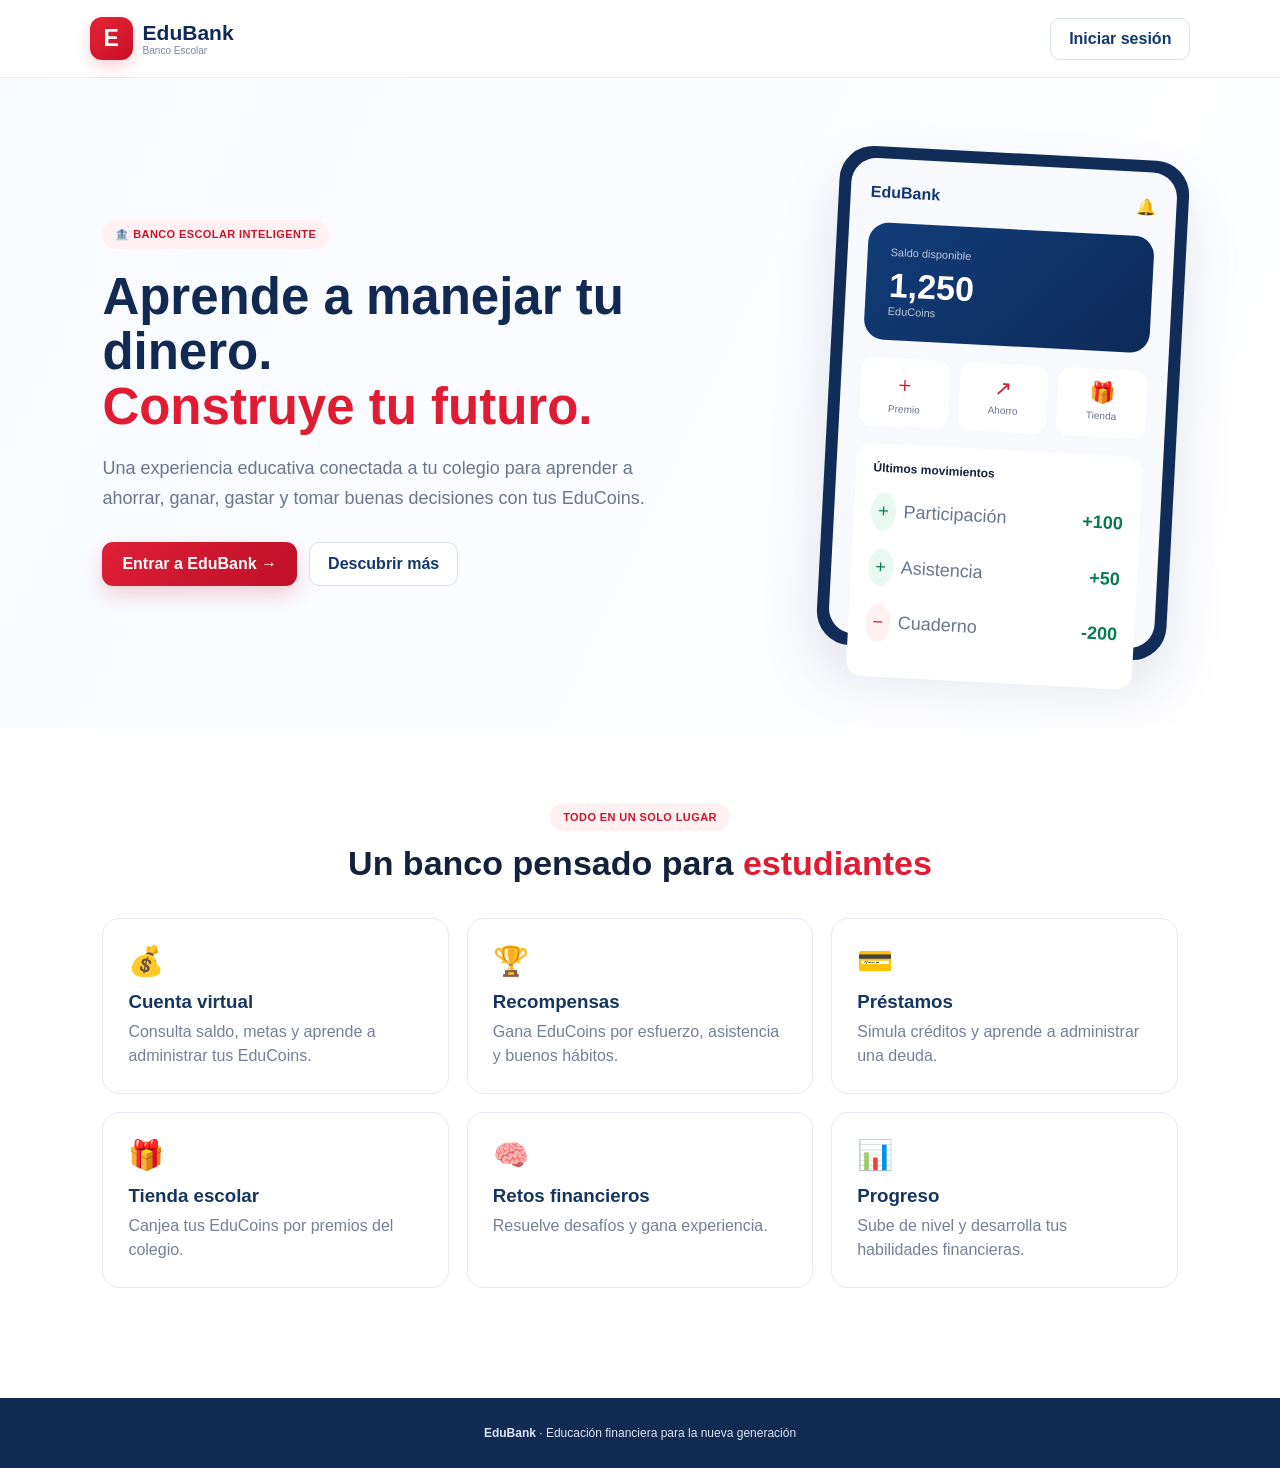
==== index.html @ f184af92 "Add files via upload" ====
<!doctype html><html lang="es"><head><meta charset="utf-8"><meta name="viewport" content="width=device-width,initial-scale=1"><title>EduBank | Banco Escolar</title><link rel="stylesheet" href="css/style.css"></head><body>
<header><div class="brand"><div class="logo">E</div><div><b>EduBank</b><small>Banco Escolar</small></div></div><button class="login" onclick="location.href='login.html'">Iniciar sesión</button></header>
<main class="hero"><section><div class="tag">🏦 BANCO ESCOLAR INTELIGENTE</div><h1>Aprende a manejar tu dinero.<br><span>Construye tu futuro.</span></h1><p>Una experiencia educativa conectada a tu colegio para aprender a ahorrar, ganar, gastar y tomar buenas decisiones con tus EduCoins.</p><div class="buttons"><button class="primary" onclick="location.href='login.html'">Entrar a EduBank <b>→</b></button><button class="secondary" onclick="document.getElementById('features').scrollIntoView({behavior:'smooth'})">Descubrir más</button></div></section>
<div class="phone"><div class="screen"><div class="minihead"><b>EduBank</b><span>🔔</span></div><div class="balance"><small>Saldo disponible</small><strong>1,250</strong><label>EduCoins</label></div><div class="quick"><div>＋<small>Premio</small></div><div>↗<small>Ahorro</small></div><div>🎁<small>Tienda</small></div></div><div class="recent"><b>Últimos movimientos</b><p><i>+</i> Participación <strong>+100</strong></p><p><i>+</i> Asistencia <strong>+50</strong></p><p><i class="red">−</i> Cuaderno <strong>-200</strong></p></div></div></div></main>
<section id="features"><div class="section-title"><div class="tag">TODO EN UN SOLO LUGAR</div><h2>Un banco pensado para <span>estudiantes</span></h2></div><div class="grid">
<article><em>💰</em><h3>Cuenta virtual</h3><p>Consulta saldo, metas y aprende a administrar tus EduCoins.</p></article><article><em>🏆</em><h3>Recompensas</h3><p>Gana EduCoins por esfuerzo, asistencia y buenos hábitos.</p></article><article><em>💳</em><h3>Préstamos</h3><p>Simula créditos y aprende a administrar una deuda.</p></article><article><em>🎁</em><h3>Tienda escolar</h3><p>Canjea tus EduCoins por premios del colegio.</p></article><article><em>🧠</em><h3>Retos financieros</h3><p>Resuelve desafíos y gana experiencia.</p></article><article><em>📊</em><h3>Progreso</h3><p>Sube de nivel y desarrolla tus habilidades financieras.</p></article></div></section><footer><b>EduBank</b> · Educación financiera para la nueva generación</footer></body></html>
---- css/style.css ----
*{box-sizing:border-box}body{margin:0;font-family:Inter,Arial,sans-serif;color:#14213d;background:#fff}button,input{font:inherit}button{cursor:pointer}.brand{display:flex;align-items:center;gap:10px}.brand b{font-size:21px;color:#102a56}.brand small{display:block;color:#7a879b;font-size:10px}.logo{width:43px;height:43px;border-radius:12px;display:grid;place-items:center;color:#fff;font-weight:900;font-size:23px;background:linear-gradient(145deg,#e52335,#c91027);box-shadow:0 7px 15px #e5233530}.login,.secondary{background:#fff;border:1px solid #d9e0ea;color:#12376e;padding:11px 18px;border-radius:10px;font-weight:800}.primary{border:0;background:linear-gradient(135deg,#df1f36,#bd1027);color:#fff;padding:13px 20px;border-radius:11px;font-weight:900;box-shadow:0 9px 20px #d31a3030}.smallbtn{padding:9px 13px;font-size:12px}.tag{display:inline-block;color:#c9152b;background:#fff0f2;border-radius:30px;padding:8px 13px;font-size:11px;font-weight:900;letter-spacing:.4px}header{height:78px;padding:0 7%;display:flex;align-items:center;justify-content:space-between;border-bottom:1px solid #e8edf5}.hero{min-height:585px;padding:75px 8%;display:flex;align-items:center;justify-content:space-between;gap:50px;background:linear-gradient(115deg,#f7faff,#fff);overflow:hidden}.hero section{max-width:650px}.hero h1{font-size:51px;line-height:1.08;margin:20px 0;color:#122a52}.hero h1 span,h2 span{color:#e01b32}.hero p{font-size:18px;line-height:1.65;color:#69768b;max-width:590px}.buttons{display:flex;gap:12px;margin-top:28px}.phone{width:350px;height:500px;border-radius:34px;padding:12px;background:#112c57;box-shadow:0 30px 60px #0d2b571f;transform:rotate(3deg)}.screen{height:100%;border-radius:25px;background:#f7f9fc;padding:25px 20px}.minihead{display:flex;justify-content:space-between;color:#12376e;margin-bottom:20px}.balance{background:linear-gradient(135deg,#123d78,#0c2a58);color:#fff;border-radius:20px;padding:23px}.balance small,.balance label{display:block;opacity:.72;font-size:11px}.balance strong{font-size:34px;display:block;margin-top:8px}.quick{display:flex;gap:10px;margin:18px 0}.quick div{flex:1;background:#fff;border-radius:13px;text-align:center;padding:12px;color:#d51b32;font-size:21px}.quick small{display:block;font-size:10px;color:#667085;margin-top:5px}.recent{background:#fff;padding:17px;border-radius:16px;font-size:12px}.recent p{display:flex;align-items:center;gap:8px}.recent p strong{margin-left:auto;color:#087a56}.recent i{font-style:normal;background:#eaf8f2;color:#087a56;border-radius:50%;padding:4px 7px}.recent i.red{background:#fff0f2;color:#d51b32}#features{padding:75px 8%}.section-title{text-align:center}.section-title h2{font-size:34px;margin:13px}.grid{max-width:1080px;margin:35px auto;display:grid;grid-template-columns:repeat(3,1fr);gap:18px}.grid article,.product{padding:25px;border:1px solid #e5eaf2;border-radius:17px;background:#fff}.grid article:hover,.product:hover{transform:translateY(-3px);box-shadow:0 15px 35px #17345d12}.grid em{font-style:normal;font-size:29px}.grid h3,.product h3{color:#17365f;margin:13px 0 7px}.grid p,.product p{color:#748095;line-height:1.5;margin:0}footer{text-align:center;padding:28px;background:#102a52;color:#dce6f4;font-size:12px}.loginpage{min-height:100vh;display:grid;place-items:center;background:linear-gradient(135deg,#eef3fb,#fff)}.loginbox{width:min(410px,92%);padding:42px;background:#fff;border-radius:23px;box-shadow:0 25px 60px #102a5218;text-align:center}.big{margin:auto;width:60px;height:60px;font-size:29px}.loginbox h1{color:#132e58;margin:17px 0 5px}.loginbox p{color:#7a8799;margin-bottom:28px}.loginbox label,.loanbox label{display:block;text-align:left;font-size:12px;font-weight:800;color:#344054;margin:14px 0 7px}.loginbox input,.loanbox input{width:100%;border:1px solid #d9e0ea;border-radius:10px;padding:13px;outline:none}.full{width:100%;margin-top:20px}.demo{background:#f5f8fc;border-radius:9px;padding:12px;margin:14px 0;color:#68758a;font-size:12px}.error{color:#c9152b;font-size:12px;font-weight:700;margin:10px}.loginbox a{color:#174681;font-size:12px;text-decoration:none}.app{display:flex;background:#f6f8fb;min-height:100vh}.app aside{width:245px;background:#102a52;color:#fff;padding:24px 16px;display:flex;flex-direction:column}.side{margin:0 8px 35px}.side b{color:#fff}.side small{color:#aebdd3}.app nav{display:grid;gap:7px}.app nav a{padding:13px 14px;border-radius:11px;color:#d9e4f3;text-decoration:none;font-size:14px;cursor:pointer}.app nav a.active,.app nav a:hover{background:#fff;color:#12376e}.logout{margin-top:auto;background:#ffffff12;border:1px solid #ffffff24;color:#fff;padding:11px;border-radius:10px}.dash{padding:35px 5%;width:100%;max-width:1300px;margin:auto}.top{display:flex;justify-content:space-between;align-items:center}.top h1{font-size:30px;color:#122d56;margin:14px 0 5px}.top p{color:#758198}.avatar{width:48px;height:48px;border-radius:50%;background:#e52335;color:#fff;display:grid;place-items:center;font-weight:900}.avatar.large{width:75px;height:75px;font-size:28px}.cards{display:grid;grid-template-columns:2fr 1fr 1fr;gap:17px;margin:28px 0}.maincard,.stat,.panel,.challenge,.loanbox,.challengebig,.profilecard{background:#fff;border:1px solid #e4e9f0;border-radius:18px;padding:22px}.maincard{background:linear-gradient(135deg,#123d78,#0d2b59);color:#fff;position:relative}.maincard small{opacity:.75}.maincard strong{font-size:38px;display:block;margin-top:7px}.maincard span{font-size:13px;opacity:.75}.cardicon{position:absolute;right:22px;top:22px;background:#ffffff18;border-radius:12px;padding:10px}.meter,.progress{height:7px;background:#e8edf4;border-radius:10px;margin:18px 0 9px;overflow:hidden}.meter b,.progress b{display:block;height:100%;background:#df1f36;border-radius:10px}.maincard .meter{background:#ffffff30}.stat{display:flex;flex-direction:column;gap:10px}.stat span{font-size:11px;color:#718096;font-weight:900}.stat b{font-size:21px;color:#17365f}.stat small,.muted{color:#8a96a8}.columns{display:grid;grid-template-columns:1.4fr 1fr;gap:17px}.paneltitle{display:flex;justify-content:space-between;align-items:center}.panel h2{font-size:18px;color:#17365f}.paneltitle a{font-size:12px;color:#d21a31;cursor:pointer}.move{display:flex;gap:12px;align-items:center;border-top:1px solid #edf0f4;padding:15px 0;font-size:13px}.move i{width:33px;height:33px;border-radius:50%;background:#eaf8f2;color:#087a56;display:grid;place-items:center;font-style:normal}.move i.minus{background:#fff0f2;color:#d21a31}.move div{flex:1}.move small{display:block;color:#9aa4b2;margin-top:4px}.move>b{color:#087a56}.move .negative{color:#d21a31}.challenge{background:linear-gradient(145deg,#fff1f3,#fff);border-top:4px solid #df1f36}.challenge>span{font-size:10px;font-weight:900;color:#d21a31}.challenge h2{color:#17365f}.challenge p{color:#718096;line-height:1.55}.view{margin-top:25px}.view h2{font-size:28px;color:#17365f;margin:12px 0 22px}.accountgrid{display:grid;grid-template-columns:1fr 1.5fr;gap:18px}.profilecard{text-align:center}.bigbalance{font-size:32px;font-weight:900;color:#12376e;margin-top:25px}.bigbalance small{font-size:12px;color:#8793a5}.success{margin-top:15px;padding:12px;background:#eaf8f2;color:#087a56;border-radius:10px;font-weight:800;font-size:13px}.store{display:grid;grid-template-columns:repeat(4,1fr);gap:17px}.producticon{font-size:42px}.product strong{display:block;color:#12376e;margin:15px 0}.product button{width:100%}.loanbox{max-width:650px}.loanresult{margin:20px 0;padding:16px;border-radius:12px;background:#f4f7fb;color:#536278;line-height:1.8}.challengebig{max-width:700px}.answers{display:flex;gap:10px;margin-top:20px}.answers button{padding:12px 25px;border:1px solid #d9e0ea;background:#fff;border-radius:10px;font-weight:800;color:#17365f}.answers button:hover{border-color:#df1f36;color:#df1f36}@media(max-width:900px){.hero{padding:55px 7%;flex-direction:column;text-align:center}.hero h1{font-size:38px}.hero p{font-size:16px}.buttons{justify-content:center}.phone{width:310px;height:450px}.grid,.cards,.columns,.accountgrid,.store{grid-template-columns:1fr}.app aside{display:none}.dash{padding:25px 5%}}@media(max-width:520px){.hero{padding-top:40px}.hero h1{font-size:31px}.phone{width:285px}.answers{flex-wrap:wrap}.top h1{font-size:25px}}.loginwide{max-width:560px}.rolegrid{display:grid;grid-template-columns:1fr 1fr;gap:10px;margin:22px 0;text-align:left}.role{border:1px solid #dce3ed;background:#fff;border-radius:13px;padding:13px;color:#17365f}.role.active{border-color:#df1f36;box-shadow:0 0 0 2px #df1f3612;background:#fff8f9}.role b,.role small{display:block}.role small{font-size:10px;color:#8793a5;margin-top:4px}.schoolbadge{font-size:9px;font-weight:900;color:#aebdd3;padding:8px 10px;margin:0 8px 12px;border:1px solid #ffffff18;border-radius:8px}.topright{display:flex;align-items:center;gap:12px}.notif{border:1px solid #dce3ed;background:#fff;border-radius:12px;padding:10px}.admincards{display:grid;grid-template-columns:1.2fr 1fr;gap:17px}.listrow{display:flex;align-items:center;justify-content:space-between;gap:15px;border-top:1px solid #edf0f4;padding:14px 0}.listrow:first-child{border-top:0}.listrow div{flex:1}.listrow small{display:block;color:#8995a7;margin-top:4px;font-size:11px}.status{font-size:10px;color:#087a56;background:#eaf8f2;padding:6px 9px;border-radius:20px;font-weight:900}.searchbar{display:flex;gap:12px;align-items:center;margin-bottom:10px}.searchbar input{flex:1;border:1px solid #dce3ed;border-radius:10px;padding:12px}.searchbar span{font-size:11px;color:#8995a7}.notice{margin-top:17px;padding:14px 17px;background:#eef4fb;border-radius:12px;color:#52627a}.empty{text-align:center;padding:30px;color:#8a96a8}.negative{color:#d21a31!important}@media(max-width:900px){.admincards{grid-template-columns:1fr}}@media(max-width:520px){.rolegrid{grid-template-columns:1fr}.loginbox{padding:30px 22px}.topright .notif{display:none}}
.schoolselect{border:1px solid #dbe3ef;border-radius:12px;padding:10px 14px;background:#fff;color:#1e293b;font-weight:600;max-width:280px}.searchbar{display:flex;align-items:center;gap:10px;flex-wrap:wrap}.searchbar input{flex:1;min-width:180px}.searchbar span{font-size:13px;color:#64748b}.smallbtn{padding:10px 14px!important}.viewhead{display:flex;align-items:center;justify-content:space-between;gap:15px}
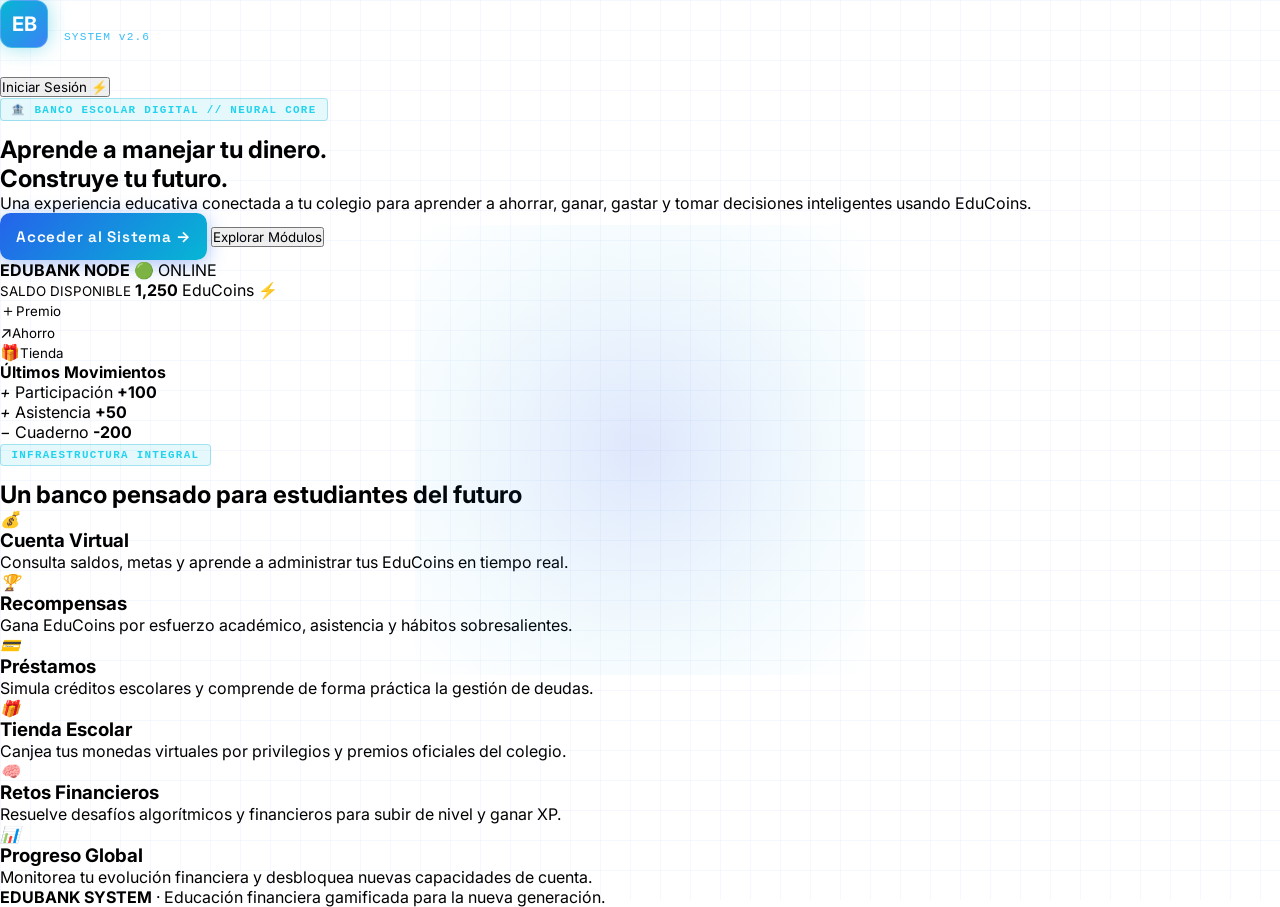
==== commit c0950deb: "Revamp index.html for EduBank with new design and features Updated the HTML structure and content fo" ====
--- a/index.html
+++ b/index.html
@@ -1,6 +1,118 @@
-<!doctype html><html lang="es"><head><meta charset="utf-8"><meta name="viewport" content="width=device-width,initial-scale=1"><title>EduBank | Banco Escolar</title><link rel="stylesheet" href="css/style.css"></head><body>
-<header><div class="brand"><div class="logo">E</div><div><b>EduBank</b><small>Banco Escolar</small></div></div><button class="login" onclick="location.href='login.html'">Iniciar sesión</button></header>
-<main class="hero"><section><div class="tag">🏦 BANCO ESCOLAR INTELIGENTE</div><h1>Aprende a manejar tu dinero.<br><span>Construye tu futuro.</span></h1><p>Una experiencia educativa conectada a tu colegio para aprender a ahorrar, ganar, gastar y tomar buenas decisiones con tus EduCoins.</p><div class="buttons"><button class="primary" onclick="location.href='login.html'">Entrar a EduBank <b>→</b></button><button class="secondary" onclick="document.getElementById('features').scrollIntoView({behavior:'smooth'})">Descubrir más</button></div></section>
-<div class="phone"><div class="screen"><div class="minihead"><b>EduBank</b><span>🔔</span></div><div class="balance"><small>Saldo disponible</small><strong>1,250</strong><label>EduCoins</label></div><div class="quick"><div>＋<small>Premio</small></div><div>↗<small>Ahorro</small></div><div>🎁<small>Tienda</small></div></div><div class="recent"><b>Últimos movimientos</b><p><i>+</i> Participación <strong>+100</strong></p><p><i>+</i> Asistencia <strong>+50</strong></p><p><i class="red">−</i> Cuaderno <strong>-200</strong></p></div></div></div></main>
-<section id="features"><div class="section-title"><div class="tag">TODO EN UN SOLO LUGAR</div><h2>Un banco pensado para <span>estudiantes</span></h2></div><div class="grid">
-<article><em>💰</em><h3>Cuenta virtual</h3><p>Consulta saldo, metas y aprende a administrar tus EduCoins.</p></article><article><em>🏆</em><h3>Recompensas</h3><p>Gana EduCoins por esfuerzo, asistencia y buenos hábitos.</p></article><article><em>💳</em><h3>Préstamos</h3><p>Simula créditos y aprende a administrar una deuda.</p></article><article><em>🎁</em><h3>Tienda escolar</h3><p>Canjea tus EduCoins por premios del colegio.</p></article><article><em>🧠</em><h3>Retos financieros</h3><p>Resuelve desafíos y gana experiencia.</p></article><article><em>📊</em><h3>Progreso</h3><p>Sube de nivel y desarrolla tus habilidades financieras.</p></article></div></section><footer><b>EduBank</b> · Educación financiera para la nueva generación</footer></body></html>+<!doctype html>
+<html lang="es">
+<head>
+  <meta charset="utf-8">
+  <meta name="viewport" content="width=device-width, initial-scale=1">
+  <title>EduBank | Banco Escolar Inteligente</title>
+  <link rel="stylesheet" href="css/style.css">
+  <!-- Fuentes Google: Inter y Space Grotesk -->
+  <link href="https://fonts.googleapis.com/css2?family=Space+Grotesk:wght@400;600;700&family=Inter:wght@400;500;600&display=swap" rel="stylesheet">
+</head>
+<body class="landingpage">
+
+  <!-- Elementos de fondo cibernético -->
+  <div class="cyber-grid"></div>
+  <div class="cyber-glow"></div>
+
+  <!-- Header de Navegación -->
+  <header class="cyber-header">
+    <div class="brand">
+      <div class="logo"><span>EB</span></div>
+      <div>
+        <b>EDUBANK</b>
+        <small>SYSTEM v2.6</small>
+      </div>
+    </div>
+    <button class="btn-cyber-outline" onclick="location.href='index.html'">Iniciar Sesión ⚡</button>
+  </header>
+
+  <!-- Hero Section -->
+  <main class="hero">
+    <section class="hero-content">
+      <div class="tag">🏦 BANCO ESCOLAR DIGITAL // NEURAL CORE</div>
+      <h1>Aprende a manejar tu dinero.<br><span>Construye tu futuro.</span></h1>
+      <p>Una experiencia educativa conectada a tu colegio para aprender a ahorrar, ganar, gastar y tomar decisiones inteligentes usando EduCoins.</p>
+      
+      <div class="buttons">
+        <button class="primary" onclick="location.href='index.html'">Acceder al Sistema <b>→</b></button>
+        <button class="secondary" onclick="document.getElementById('features').scrollIntoView({behavior:'smooth'})">Explorar Módulos</button>
+      </div>
+    </section>
+
+    <!-- Interfaz simulada futurista (Mockup móvil) -->
+    <div class="phone-container">
+      <div class="phone">
+        <div class="screen">
+          <div class="minihead">
+            <b>EDUBANK NODE</b>
+            <span>🟢 ONLINE</span>
+          </div>
+          <div class="balance">
+            <small>SALDO DISPONIBLE</small>
+            <strong>1,250</strong>
+            <label>EduCoins ⚡</label>
+          </div>
+          <div class="quick">
+            <div>＋<small>Premio</small></div>
+            <div>↗<small>Ahorro</small></div>
+            <div>🎁<small>Tienda</small></div>
+          </div>
+          <div class="recent">
+            <b>Últimos Movimientos</b>
+            <p><i>+</i> Participación <strong>+100</strong></p>
+            <p><i>+</i> Asistencia <strong>+50</strong></p>
+            <p><i class="red">−</i> Cuaderno <strong>-200</strong></p>
+          </div>
+        </div>
+      </div>
+    </div>
+  </main>
+
+  <!-- Módulos / Características -->
+  <section id="features" class="features-section">
+    <div class="section-title">
+      <div class="tag">INFRAESTRUCTURA INTEGRAL</div>
+      <h2>Un banco pensado para <span>estudiantes del futuro</span></h2>
+    </div>
+    
+    <div class="grid">
+      <article class="cyber-card">
+        <em>💰</em>
+        <h3>Cuenta Virtual</h3>
+        <p>Consulta saldos, metas y aprende a administrar tus EduCoins en tiempo real.</p>
+      </article>
+      <article class="cyber-card">
+        <em>🏆</em>
+        <h3>Recompensas</h3>
+        <p>Gana EduCoins por esfuerzo académico, asistencia y hábitos sobresalientes.</p>
+      </article>
+      <article class="cyber-card">
+        <em>💳</em>
+        <h3>Préstamos</h3>
+        <p>Simula créditos escolares y comprende de forma práctica la gestión de deudas.</p>
+      </article>
+      <article class="cyber-card">
+        <em>🎁</em>
+        <h3>Tienda Escolar</h3>
+        <p>Canjea tus monedas virtuales por privilegios y premios oficiales del colegio.</p>
+      </article>
+      <article class="cyber-card">
+        <em>🧠</em>
+        <h3>Retos Financieros</h3>
+        <p>Resuelve desafíos algorítmicos y financieros para subir de nivel y ganar XP.</p>
+      </article>
+      <article class="cyber-card">
+        <em>📊</em>
+        <h3>Progreso Global</h3>
+        <p>Monitorea tu evolución financiera y desbloquea nuevas capacidades de cuenta.</p>
+      </article>
+    </div>
+  </section>
+
+  <!-- Footer -->
+  <footer class="cyber-footer">
+    <p><b>EDUBANK SYSTEM</b> · Educación financiera gamificada para la nueva generación.</p>
+  </footer>
+
+</body>
+</html>
--- a/css/style.css
+++ b/css/style.css
@@ -1,2 +1,226 @@
-*{box-sizing:border-box}body{margin:0;font-family:Inter,Arial,sans-serif;color:#14213d;background:#fff}button,input{font:inherit}button{cursor:pointer}.brand{display:flex;align-items:center;gap:10px}.brand b{font-size:21px;color:#102a56}.brand small{display:block;color:#7a879b;font-size:10px}.logo{width:43px;height:43px;border-radius:12px;display:grid;place-items:center;color:#fff;font-weight:900;font-size:23px;background:linear-gradient(145deg,#e52335,#c91027);box-shadow:0 7px 15px #e5233530}.login,.secondary{background:#fff;border:1px solid #d9e0ea;color:#12376e;padding:11px 18px;border-radius:10px;font-weight:800}.primary{border:0;background:linear-gradient(135deg,#df1f36,#bd1027);color:#fff;padding:13px 20px;border-radius:11px;font-weight:900;box-shadow:0 9px 20px #d31a3030}.smallbtn{padding:9px 13px;font-size:12px}.tag{display:inline-block;color:#c9152b;background:#fff0f2;border-radius:30px;padding:8px 13px;font-size:11px;font-weight:900;letter-spacing:.4px}header{height:78px;padding:0 7%;display:flex;align-items:center;justify-content:space-between;border-bottom:1px solid #e8edf5}.hero{min-height:585px;padding:75px 8%;display:flex;align-items:center;justify-content:space-between;gap:50px;background:linear-gradient(115deg,#f7faff,#fff);overflow:hidden}.hero section{max-width:650px}.hero h1{font-size:51px;line-height:1.08;margin:20px 0;color:#122a52}.hero h1 span,h2 span{color:#e01b32}.hero p{font-size:18px;line-height:1.65;color:#69768b;max-width:590px}.buttons{display:flex;gap:12px;margin-top:28px}.phone{width:350px;height:500px;border-radius:34px;padding:12px;background:#112c57;box-shadow:0 30px 60px #0d2b571f;transform:rotate(3deg)}.screen{height:100%;border-radius:25px;background:#f7f9fc;padding:25px 20px}.minihead{display:flex;justify-content:space-between;color:#12376e;margin-bottom:20px}.balance{background:linear-gradient(135deg,#123d78,#0c2a58);color:#fff;border-radius:20px;padding:23px}.balance small,.balance label{display:block;opacity:.72;font-size:11px}.balance strong{font-size:34px;display:block;margin-top:8px}.quick{display:flex;gap:10px;margin:18px 0}.quick div{flex:1;background:#fff;border-radius:13px;text-align:center;padding:12px;color:#d51b32;font-size:21px}.quick small{display:block;font-size:10px;color:#667085;margin-top:5px}.recent{background:#fff;padding:17px;border-radius:16px;font-size:12px}.recent p{display:flex;align-items:center;gap:8px}.recent p strong{margin-left:auto;color:#087a56}.recent i{font-style:normal;background:#eaf8f2;color:#087a56;border-radius:50%;padding:4px 7px}.recent i.red{background:#fff0f2;color:#d51b32}#features{padding:75px 8%}.section-title{text-align:center}.section-title h2{font-size:34px;margin:13px}.grid{max-width:1080px;margin:35px auto;display:grid;grid-template-columns:repeat(3,1fr);gap:18px}.grid article,.product{padding:25px;border:1px solid #e5eaf2;border-radius:17px;background:#fff}.grid article:hover,.product:hover{transform:translateY(-3px);box-shadow:0 15px 35px #17345d12}.grid em{font-style:normal;font-size:29px}.grid h3,.product h3{color:#17365f;margin:13px 0 7px}.grid p,.product p{color:#748095;line-height:1.5;margin:0}footer{text-align:center;padding:28px;background:#102a52;color:#dce6f4;font-size:12px}.loginpage{min-height:100vh;display:grid;place-items:center;background:linear-gradient(135deg,#eef3fb,#fff)}.loginbox{width:min(410px,92%);padding:42px;background:#fff;border-radius:23px;box-shadow:0 25px 60px #102a5218;text-align:center}.big{margin:auto;width:60px;height:60px;font-size:29px}.loginbox h1{color:#132e58;margin:17px 0 5px}.loginbox p{color:#7a8799;margin-bottom:28px}.loginbox label,.loanbox label{display:block;text-align:left;font-size:12px;font-weight:800;color:#344054;margin:14px 0 7px}.loginbox input,.loanbox input{width:100%;border:1px solid #d9e0ea;border-radius:10px;padding:13px;outline:none}.full{width:100%;margin-top:20px}.demo{background:#f5f8fc;border-radius:9px;padding:12px;margin:14px 0;color:#68758a;font-size:12px}.error{color:#c9152b;font-size:12px;font-weight:700;margin:10px}.loginbox a{color:#174681;font-size:12px;text-decoration:none}.app{display:flex;background:#f6f8fb;min-height:100vh}.app aside{width:245px;background:#102a52;color:#fff;padding:24px 16px;display:flex;flex-direction:column}.side{margin:0 8px 35px}.side b{color:#fff}.side small{color:#aebdd3}.app nav{display:grid;gap:7px}.app nav a{padding:13px 14px;border-radius:11px;color:#d9e4f3;text-decoration:none;font-size:14px;cursor:pointer}.app nav a.active,.app nav a:hover{background:#fff;color:#12376e}.logout{margin-top:auto;background:#ffffff12;border:1px solid #ffffff24;color:#fff;padding:11px;border-radius:10px}.dash{padding:35px 5%;width:100%;max-width:1300px;margin:auto}.top{display:flex;justify-content:space-between;align-items:center}.top h1{font-size:30px;color:#122d56;margin:14px 0 5px}.top p{color:#758198}.avatar{width:48px;height:48px;border-radius:50%;background:#e52335;color:#fff;display:grid;place-items:center;font-weight:900}.avatar.large{width:75px;height:75px;font-size:28px}.cards{display:grid;grid-template-columns:2fr 1fr 1fr;gap:17px;margin:28px 0}.maincard,.stat,.panel,.challenge,.loanbox,.challengebig,.profilecard{background:#fff;border:1px solid #e4e9f0;border-radius:18px;padding:22px}.maincard{background:linear-gradient(135deg,#123d78,#0d2b59);color:#fff;position:relative}.maincard small{opacity:.75}.maincard strong{font-size:38px;display:block;margin-top:7px}.maincard span{font-size:13px;opacity:.75}.cardicon{position:absolute;right:22px;top:22px;background:#ffffff18;border-radius:12px;padding:10px}.meter,.progress{height:7px;background:#e8edf4;border-radius:10px;margin:18px 0 9px;overflow:hidden}.meter b,.progress b{display:block;height:100%;background:#df1f36;border-radius:10px}.maincard .meter{background:#ffffff30}.stat{display:flex;flex-direction:column;gap:10px}.stat span{font-size:11px;color:#718096;font-weight:900}.stat b{font-size:21px;color:#17365f}.stat small,.muted{color:#8a96a8}.columns{display:grid;grid-template-columns:1.4fr 1fr;gap:17px}.paneltitle{display:flex;justify-content:space-between;align-items:center}.panel h2{font-size:18px;color:#17365f}.paneltitle a{font-size:12px;color:#d21a31;cursor:pointer}.move{display:flex;gap:12px;align-items:center;border-top:1px solid #edf0f4;padding:15px 0;font-size:13px}.move i{width:33px;height:33px;border-radius:50%;background:#eaf8f2;color:#087a56;display:grid;place-items:center;font-style:normal}.move i.minus{background:#fff0f2;color:#d21a31}.move div{flex:1}.move small{display:block;color:#9aa4b2;margin-top:4px}.move>b{color:#087a56}.move .negative{color:#d21a31}.challenge{background:linear-gradient(145deg,#fff1f3,#fff);border-top:4px solid #df1f36}.challenge>span{font-size:10px;font-weight:900;color:#d21a31}.challenge h2{color:#17365f}.challenge p{color:#718096;line-height:1.55}.view{margin-top:25px}.view h2{font-size:28px;color:#17365f;margin:12px 0 22px}.accountgrid{display:grid;grid-template-columns:1fr 1.5fr;gap:18px}.profilecard{text-align:center}.bigbalance{font-size:32px;font-weight:900;color:#12376e;margin-top:25px}.bigbalance small{font-size:12px;color:#8793a5}.success{margin-top:15px;padding:12px;background:#eaf8f2;color:#087a56;border-radius:10px;font-weight:800;font-size:13px}.store{display:grid;grid-template-columns:repeat(4,1fr);gap:17px}.producticon{font-size:42px}.product strong{display:block;color:#12376e;margin:15px 0}.product button{width:100%}.loanbox{max-width:650px}.loanresult{margin:20px 0;padding:16px;border-radius:12px;background:#f4f7fb;color:#536278;line-height:1.8}.challengebig{max-width:700px}.answers{display:flex;gap:10px;margin-top:20px}.answers button{padding:12px 25px;border:1px solid #d9e0ea;background:#fff;border-radius:10px;font-weight:800;color:#17365f}.answers button:hover{border-color:#df1f36;color:#df1f36}@media(max-width:900px){.hero{padding:55px 7%;flex-direction:column;text-align:center}.hero h1{font-size:38px}.hero p{font-size:16px}.buttons{justify-content:center}.phone{width:310px;height:450px}.grid,.cards,.columns,.accountgrid,.store{grid-template-columns:1fr}.app aside{display:none}.dash{padding:25px 5%}}@media(max-width:520px){.hero{padding-top:40px}.hero h1{font-size:31px}.phone{width:285px}.answers{flex-wrap:wrap}.top h1{font-size:25px}}.loginwide{max-width:560px}.rolegrid{display:grid;grid-template-columns:1fr 1fr;gap:10px;margin:22px 0;text-align:left}.role{border:1px solid #dce3ed;background:#fff;border-radius:13px;padding:13px;color:#17365f}.role.active{border-color:#df1f36;box-shadow:0 0 0 2px #df1f3612;background:#fff8f9}.role b,.role small{display:block}.role small{font-size:10px;color:#8793a5;margin-top:4px}.schoolbadge{font-size:9px;font-weight:900;color:#aebdd3;padding:8px 10px;margin:0 8px 12px;border:1px solid #ffffff18;border-radius:8px}.topright{display:flex;align-items:center;gap:12px}.notif{border:1px solid #dce3ed;background:#fff;border-radius:12px;padding:10px}.admincards{display:grid;grid-template-columns:1.2fr 1fr;gap:17px}.listrow{display:flex;align-items:center;justify-content:space-between;gap:15px;border-top:1px solid #edf0f4;padding:14px 0}.listrow:first-child{border-top:0}.listrow div{flex:1}.listrow small{display:block;color:#8995a7;margin-top:4px;font-size:11px}.status{font-size:10px;color:#087a56;background:#eaf8f2;padding:6px 9px;border-radius:20px;font-weight:900}.searchbar{display:flex;gap:12px;align-items:center;margin-bottom:10px}.searchbar input{flex:1;border:1px solid #dce3ed;border-radius:10px;padding:12px}.searchbar span{font-size:11px;color:#8995a7}.notice{margin-top:17px;padding:14px 17px;background:#eef4fb;border-radius:12px;color:#52627a}.empty{text-align:center;padding:30px;color:#8a96a8}.negative{color:#d21a31!important}@media(max-width:900px){.admincards{grid-template-columns:1fr}}@media(max-width:520px){.rolegrid{grid-template-columns:1fr}.loginbox{padding:30px 22px}.topright .notif{display:none}}
-.schoolselect{border:1px solid #dbe3ef;border-radius:12px;padding:10px 14px;background:#fff;color:#1e293b;font-weight:600;max-width:280px}.searchbar{display:flex;align-items:center;gap:10px;flex-wrap:wrap}.searchbar input{flex:1;min-width:180px}.searchbar span{font-size:13px;color:#64748b}.smallbtn{padding:10px 14px!important}.viewhead{display:flex;align-items:center;justify-content:space-between;gap:15px}
+/* Importar fuentes */
+@import url('https://fonts.googleapis.com/css2?family=Inter:wght@400;500;600&family=Space+Grotesk:wght@500;700&display=swap');
+
+* {
+  box-sizing: border-box;
+  margin: 0;
+  padding: 0;
+  font-family: 'Inter', sans-serif;
+}
+
+body.loginpage {
+  background-color: #030712;
+  color: #f3f4f6;
+  min-height: 100vh;
+  display: flex;
+  align-items: center;
+  justify-content: center;
+  padding: 1.5rem;
+  position: relative;
+  overflow: hidden;
+}
+
+/* Fondo con patrón de retícula digital (Cyber Grid) */
+.cyber-grid {
+  position: absolute;
+  top: 0; left: 0; right: 0; bottom: 0;
+  background-image: 
+    linear-gradient(to right, rgba(59, 130, 246, 0.05) 1px, transparent 1px),
+    linear-gradient(to bottom, rgba(59, 130, 246, 0.05) 1px, transparent 1px);
+  background-size: 30px 30px;
+  z-index: 1;
+}
+
+/* Resplandor futurista de fondo */
+.cyber-glow {
+  position: absolute;
+  width: 450px;
+  height: 450px;
+  background: radial-gradient(circle, rgba(37, 99, 235, 0.15) 0%, rgba(14, 165, 233, 0.05) 60%, transparent 100%);
+  top: 50%;
+  left: 50%;
+  transform: translate(-50%, -50%);
+  z-index: 1;
+  pointer-events: none;
+}
+
+/* Caja de login con efecto Glassmorphism futurista */
+.loginbox {
+  background: rgba(15, 23, 42, 0.85);
+  backdrop-filter: blur(16px);
+  -webkit-backdrop-filter: blur(16px);
+  border: 1px solid rgba(59, 130, 246, 0.2);
+  width: 100%;
+  max-width: 430px;
+  padding: 2.75rem;
+  border-radius: 1.25rem;
+  box-shadow: 0 25px 50px -12px rgba(0, 0, 0, 0.7), 0 0 30px rgba(37, 99, 235, 0.15);
+  position: relative;
+  z-index: 2;
+  animation: cyberAppear 0.5s cubic-bezier(0.16, 1, 0.3, 1);
+}
+
+@keyframes cyberAppear {
+  from { opacity: 0; transform: scale(0.95) translateY(15px); }
+  to { opacity: 1; transform: scale(1) translateY(0); }
+}
+
+/* Marca y Logotipo Cibernético */
+.brand {
+  display: flex;
+  align-items: center;
+  gap: 1rem;
+  margin-bottom: 1.75rem;
+}
+
+.logo {
+  width: 48px;
+  height: 48px;
+  background: linear-gradient(135deg, #06b6d4 0%, #3b82f6 100%);
+  color: #ffffff;
+  font-family: 'Space Grotesk', sans-serif;
+  font-size: 1.25rem;
+  font-weight: 700;
+  display: flex;
+  align-items: center;
+  justify-content: center;
+  border-radius: 0.75rem;
+  box-shadow: 0 0 20px rgba(6, 182, 212, 0.4);
+  border: 1px solid rgba(255, 255, 255, 0.2);
+}
+
+.brand b {
+  display: block;
+  font-family: 'Space Grotesk', sans-serif;
+  font-size: 1.2rem;
+  letter-spacing: 0.05em;
+  color: #ffffff;
+}
+
+.brand small {
+  display: block;
+  font-size: 0.7rem;
+  color: #38bdf8;
+  font-family: monospace;
+  letter-spacing: 0.1em;
+}
+
+/* Etiqueta Cyber Badge */
+.tag {
+  display: inline-block;
+  background: rgba(6, 182, 212, 0.1);
+  border: 1px solid rgba(6, 182, 212, 0.3);
+  color: #22d3ee;
+  font-family: monospace;
+  font-size: 0.68rem;
+  font-weight: 700;
+  padding: 0.25rem 0.65rem;
+  border-radius: 4px;
+  letter-spacing: 0.12em;
+  margin-bottom: 0.85rem;
+  text-transform: uppercase;
+}
+
+.loginbox h1 {
+  font-family: 'Space Grotesk', sans-serif;
+  font-size: 1.75rem;
+  color: #ffffff;
+  margin-bottom: 0.4rem;
+  font-weight: 700;
+  letter-spacing: -0.02em;
+}
+
+.muted {
+  color: #94a3b8;
+  font-size: 0.9rem;
+  line-height: 1.5;
+  margin-bottom: 1.75rem;
+}
+
+/* Campos de entrada futuristas */
+.form-group {
+  margin-bottom: 1.25rem;
+}
+
+.loginbox label {
+  display: block;
+  font-size: 0.8rem;
+  font-weight: 600;
+  color: #cbd5e1;
+  margin-bottom: 0.4rem;
+  text-transform: uppercase;
+  letter-spacing: 0.05em;
+}
+
+.loginbox input {
+  width: 100%;
+  padding: 0.85rem 1rem;
+  background: rgba(30, 41, 59, 0.6);
+  border: 1px solid rgba(51, 65, 85, 0.8);
+  border-radius: 0.65rem;
+  font-size: 0.95rem;
+  color: #ffffff;
+  outline: none;
+  transition: all 0.25s ease;
+}
+
+.loginbox input::placeholder {
+  color: #64748b;
+}
+
+.loginbox input:focus {
+  border-color: #38bdf8;
+  background: rgba(30, 41, 59, 0.9);
+  box-shadow: 0 0 15px rgba(56, 189, 248, 0.25);
+}
+
+/* Botón cibernético */
+button.primary {
+  background: linear-gradient(135deg, #2563eb 0%, #06b6d4 100%);
+  color: #ffffff;
+  border: none;
+  font-family: 'Space Grotesk', sans-serif;
+  font-weight: 600;
+  padding: 0.9rem 1rem;
+  border-radius: 0.65rem;
+  cursor: pointer;
+  transition: all 0.3s ease;
+  font-size: 0.95rem;
+  letter-spacing: 0.05em;
+  box-shadow: 0 4px 20px rgba(37, 99, 235, 0.4);
+}
+
+button.primary.full {
+  width: 100%;
+  margin-top: 0.5rem;
+}
+
+button.primary:hover {
+  background: linear-gradient(135deg, #1d4ed8 0%, #0891b2 100%);
+  box-shadow: 0 6px 25px rgba(6, 182, 212, 0.6);
+  transform: translateY(-2px);
+}
+
+button.primary:active {
+  transform: translateY(0);
+}
+
+/* Caja de error y ayuda */
+.errorbox {
+  background: rgba(220, 38, 38, 0.15);
+  border: 1px solid rgba(239, 68, 68, 0.4);
+  color: #fca5a5;
+  padding: 0.75rem;
+  border-radius: 0.5rem;
+  font-size: 0.85rem;
+  margin-top: 1rem;
+  text-align: center;
+}
+
+.help {
+  text-align: center;
+  font-size: 0.75rem;
+  color: #64748b;
+  margin-top: 1.75rem;
+  font-family: monospace;
+}
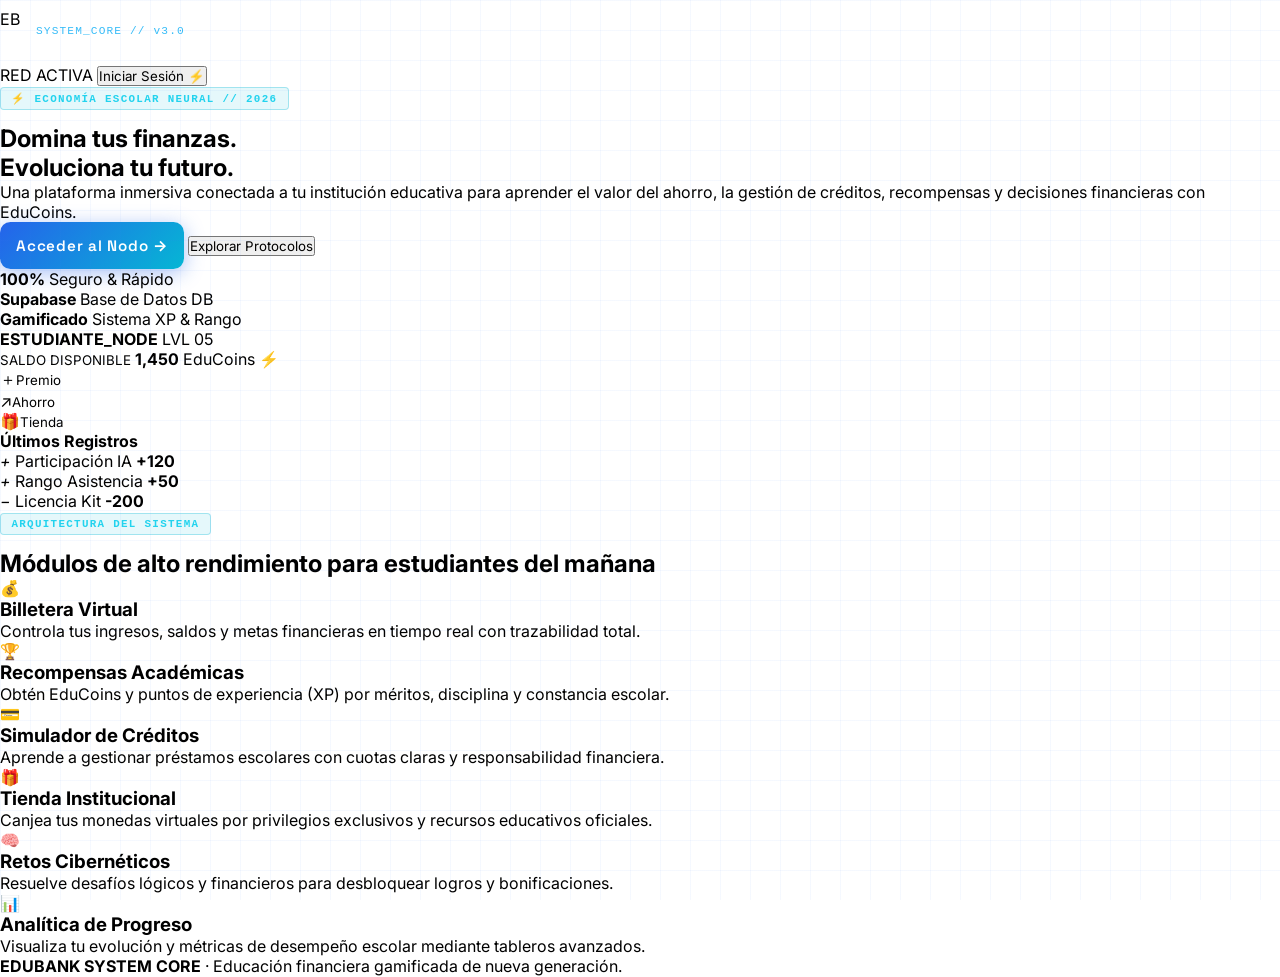
==== commit b98c1e75: "Update index.html" ====
--- a/index.html
+++ b/index.html
@@ -3,65 +3,87 @@
 <head>
   <meta charset="utf-8">
   <meta name="viewport" content="width=device-width, initial-scale=1">
-  <title>EduBank | Banco Escolar Inteligente</title>
+  <title>EduBank | Banco Escolar Cuántico</title>
   <link rel="stylesheet" href="css/style.css">
-  <!-- Fuentes Google: Inter y Space Grotesk -->
-  <link href="https://fonts.googleapis.com/css2?family=Space+Grotesk:wght@400;600;700&family=Inter:wght@400;500;600&display=swap" rel="stylesheet">
+  <!-- Fuentes Google: Space Grotesk, Inter y JetBrains Mono para toques de código -->
+  <link href="https://fonts.googleapis.com/css2?family=JetBrains+Mono:wght@400;700&family=Inter:wght@400;500;600&family=Space+Grotesk:wght@500;700&display=swap" rel="stylesheet">
 </head>
 <body class="landingpage">
 
-  <!-- Elementos de fondo cibernético -->
+  <!-- Elementos de fondo cibernético avanzado -->
   <div class="cyber-grid"></div>
-  <div class="cyber-glow"></div>
+  <div class="cyber-glow-1"></div>
+  <div class="cyber-glow-2"></div>
 
-  <!-- Header de Navegación -->
+  <!-- Header de Navegación Futurista -->
   <header class="cyber-header">
     <div class="brand">
-      <div class="logo"><span>EB</span></div>
+      <div class="logo-box"><span>EB</span></div>
       <div>
         <b>EDUBANK</b>
-        <small>SYSTEM v2.6</small>
+        <small class="mono">SYSTEM_CORE // v3.0</small>
       </div>
     </div>
-    <button class="btn-cyber-outline" onclick="location.href='index.html'">Iniciar Sesión ⚡</button>
+    <div class="header-actions">
+      <span class="status-badge"><span class="pulse-dot"></span> RED ACTIVA</span>
+      <button class="btn-cyber-outline" onclick="location.href='login.html'">Iniciar Sesión ⚡</button>
+    </div>
   </header>
 
   <!-- Hero Section -->
   <main class="hero">
     <section class="hero-content">
-      <div class="tag">🏦 BANCO ESCOLAR DIGITAL // NEURAL CORE</div>
-      <h1>Aprende a manejar tu dinero.<br><span>Construye tu futuro.</span></h1>
-      <p>Una experiencia educativa conectada a tu colegio para aprender a ahorrar, ganar, gastar y tomar decisiones inteligentes usando EduCoins.</p>
+      <div class="tag">⚡ ECONOMÍA ESCOLAR NEURAL // 2026</div>
+      <h1>Domina tus finanzas.<br><span>Evoluciona tu futuro.</span></h1>
+      <p>Una plataforma inmersiva conectada a tu institución educativa para aprender el valor del ahorro, la gestión de créditos, recompensas y decisiones financieras con EduCoins.</p>
       
       <div class="buttons">
-        <button class="primary" onclick="location.href='index.html'">Acceder al Sistema <b>→</b></button>
-        <button class="secondary" onclick="document.getElementById('features').scrollIntoView({behavior:'smooth'})">Explorar Módulos</button>
+        <button class="primary" onclick="location.href='login.html'">Acceder al Nodo <b>→</b></button>
+        <button class="secondary" onclick="document.getElementById('features').scrollIntoView({behavior:'smooth'})">Explorar Protocolos</button>
+      </div>
+
+      <div class="hero-metrics">
+        <div>
+          <strong class="mono">100%</strong>
+          <span>Seguro & Rápido</span>
+        </div>
+        <div class="divider"></div>
+        <div>
+          <strong class="mono">Supabase</strong>
+          <span>Base de Datos DB</span>
+        </div>
+        <div class="divider"></div>
+        <div>
+          <strong class="mono">Gamificado</strong>
+          <span>Sistema XP & Rango</span>
+        </div>
       </div>
     </section>
 
-    <!-- Interfaz simulada futurista (Mockup móvil) -->
+    <!-- Interfaz simulada de Panel Holo (Mockup móvil futurista) -->
     <div class="phone-container">
+      <div class="phone-holo-glow"></div>
       <div class="phone">
         <div class="screen">
           <div class="minihead">
-            <b>EDUBANK NODE</b>
-            <span>🟢 ONLINE</span>
+            <b>ESTUDIANTE_NODE</b>
+            <span class="mono cyan">LVL 05</span>
           </div>
           <div class="balance">
             <small>SALDO DISPONIBLE</small>
-            <strong>1,250</strong>
+            <strong>1,450</strong>
             <label>EduCoins ⚡</label>
           </div>
           <div class="quick">
-            <div>＋<small>Premio</small></div>
-            <div>↗<small>Ahorro</small></div>
-            <div>🎁<small>Tienda</small></div>
+            <div><span>＋</span><small>Premio</small></div>
+            <div><span>↗</span><small>Ahorro</small></div>
+            <div><span>🎁</span><small>Tienda</small></div>
           </div>
           <div class="recent">
-            <b>Últimos Movimientos</b>
-            <p><i>+</i> Participación <strong>+100</strong></p>
-            <p><i>+</i> Asistencia <strong>+50</strong></p>
-            <p><i class="red">−</i> Cuaderno <strong>-200</strong></p>
+            <b>Últimos Registros</b>
+            <p><i>+</i> Participación IA <strong>+120</strong></p>
+            <p><i>+</i> Rango Asistencia <strong>+50</strong></p>
+            <p><i class="red">−</i> Licencia Kit <strong>-200</strong></p>
           </div>
         </div>
       </div>
@@ -71,47 +93,47 @@
   <!-- Módulos / Características -->
   <section id="features" class="features-section">
     <div class="section-title">
-      <div class="tag">INFRAESTRUCTURA INTEGRAL</div>
-      <h2>Un banco pensado para <span>estudiantes del futuro</span></h2>
+      <div class="tag">ARQUITECTURA DEL SISTEMA</div>
+      <h2>Módulos de alto rendimiento para <span>estudiantes del mañana</span></h2>
     </div>
     
     <div class="grid">
       <article class="cyber-card">
-        <em>💰</em>
-        <h3>Cuenta Virtual</h3>
-        <p>Consulta saldos, metas y aprende a administrar tus EduCoins en tiempo real.</p>
+        <div class="card-icon">💰</div>
+        <h3>Billetera Virtual</h3>
+        <p>Controla tus ingresos, saldos y metas financieras en tiempo real con trazabilidad total.</p>
       </article>
       <article class="cyber-card">
-        <em>🏆</em>
-        <h3>Recompensas</h3>
-        <p>Gana EduCoins por esfuerzo académico, asistencia y hábitos sobresalientes.</p>
+        <div class="card-icon">🏆</div>
+        <h3>Recompensas Académicas</h3>
+        <p>Obtén EduCoins y puntos de experiencia (XP) por méritos, disciplina y constancia escolar.</p>
       </article>
       <article class="cyber-card">
-        <em>💳</em>
-        <h3>Préstamos</h3>
-        <p>Simula créditos escolares y comprende de forma práctica la gestión de deudas.</p>
+        <div class="card-icon">💳</div>
+        <h3>Simulador de Créditos</h3>
+        <p>Aprende a gestionar préstamos escolares con cuotas claras y responsabilidad financiera.</p>
       </article>
       <article class="cyber-card">
-        <em>🎁</em>
-        <h3>Tienda Escolar</h3>
-        <p>Canjea tus monedas virtuales por privilegios y premios oficiales del colegio.</p>
+        <div class="card-icon">🎁</div>
+        <h3>Tienda Institucional</h3>
+        <p>Canjea tus monedas virtuales por privilegios exclusivos y recursos educativos oficiales.</p>
       </article>
       <article class="cyber-card">
-        <em>🧠</em>
-        <h3>Retos Financieros</h3>
-        <p>Resuelve desafíos algorítmicos y financieros para subir de nivel y ganar XP.</p>
+        <div class="card-icon">🧠</div>
+        <h3>Retos Cibernéticos</h3>
+        <p>Resuelve desafíos lógicos y financieros para desbloquear logros y bonificaciones.</p>
       </article>
       <article class="cyber-card">
-        <em>📊</em>
-        <h3>Progreso Global</h3>
-        <p>Monitorea tu evolución financiera y desbloquea nuevas capacidades de cuenta.</p>
+        <div class="card-icon">📊</div>
+        <h3>Analítica de Progreso</h3>
+        <p>Visualiza tu evolución y métricas de desempeño escolar mediante tableros avanzados.</p>
       </article>
     </div>
   </section>
 
   <!-- Footer -->
   <footer class="cyber-footer">
-    <p><b>EDUBANK SYSTEM</b> · Educación financiera gamificada para la nueva generación.</p>
+    <p><b>EDUBANK SYSTEM CORE</b> · Educación financiera gamificada de nueva generación.</p>
   </footer>
 
 </body>
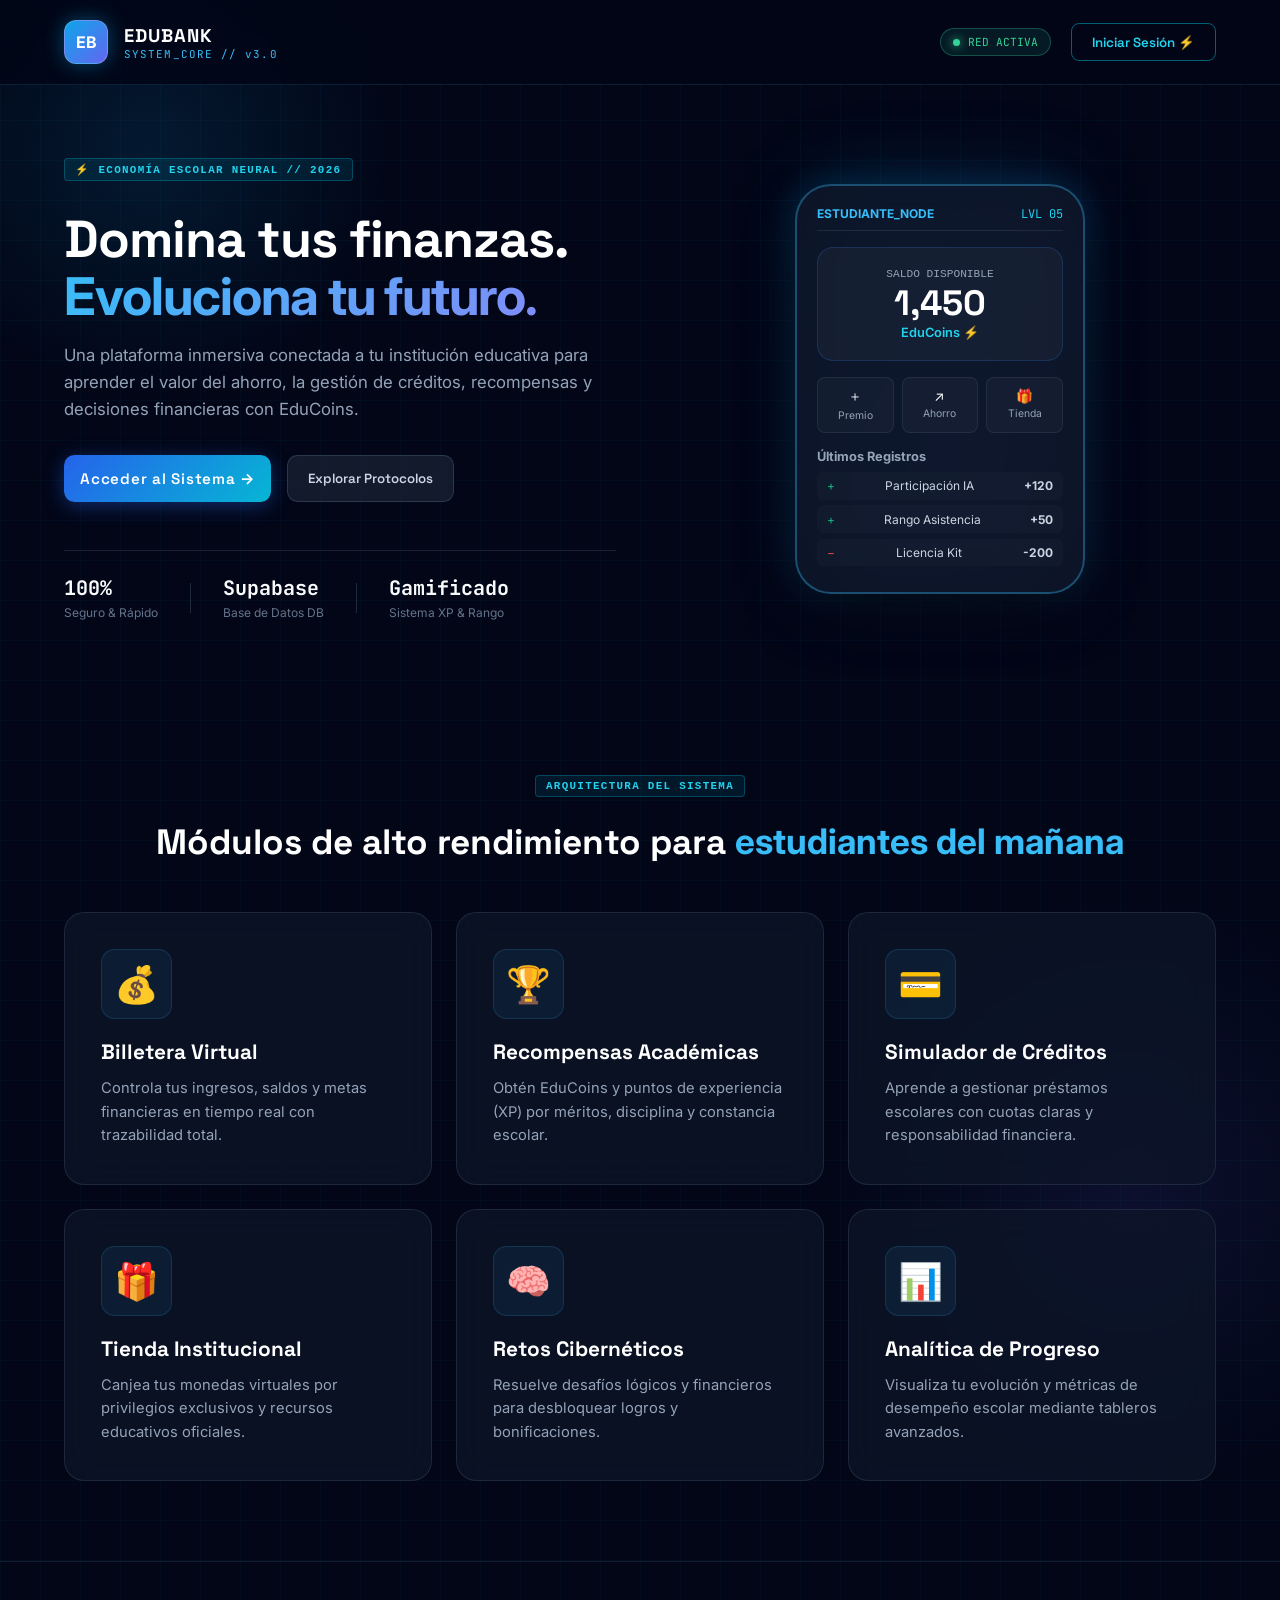
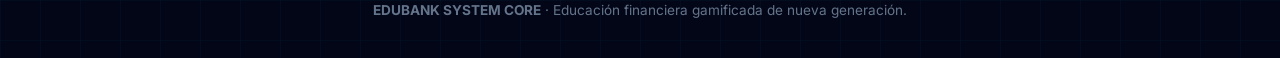
==== commit bbdb67f6: "Change button text from 'Nodo' to 'Sistema'" ====
--- a/index.html
+++ b/index.html
@@ -38,7 +38,7 @@
       <p>Una plataforma inmersiva conectada a tu institución educativa para aprender el valor del ahorro, la gestión de créditos, recompensas y decisiones financieras con EduCoins.</p>
       
       <div class="buttons">
-        <button class="primary" onclick="location.href='login.html'">Acceder al Nodo <b>→</b></button>
+        <button class="primary" onclick="location.href='login.html'">Acceder al Sistema <b>→</b></button>
         <button class="secondary" onclick="document.getElementById('features').scrollIntoView({behavior:'smooth'})">Explorar Protocolos</button>
       </div>
 
--- a/css/style.css
+++ b/css/style.css
@@ -1,5 +1,5 @@
 /* Importar fuentes */
-@import url('https://fonts.googleapis.com/css2?family=Inter:wght@400;500;600&family=Space+Grotesk:wght@500;700&display=swap');
+@import url('https://fonts.googleapis.com/css2?family=JetBrains+Mono:wght@400;700&family=Inter:wght@400;500;600&family=Space+Grotesk:wght@500;700&display=swap');
 
 * {
   box-sizing: border-box;
@@ -8,16 +8,27 @@
   font-family: 'Inter', sans-serif;
 }
 
+body {
+  background-color: #020617;
+  color: #f8fafc;
+  min-height: 100vh;
+  position: relative;
+  overflow-x: hidden;
+}
+
+/* Utilidad de fuente monoespaciada */
+.mono {
+  font-family: 'JetBrains Mono', monospace !important;
+}
+
+/* ==========================================
+   1. ESTILOS DE LA PÁGINA DE LOGIN (login.html)
+   ================================---------- */
 body.loginpage {
-  background-color: #030712;
-  color: #f3f4f6;
-  min-height: 100vh;
   display: flex;
   align-items: center;
   justify-content: center;
   padding: 1.5rem;
-  position: relative;
-  overflow: hidden;
 }
 
 /* Fondo con patrón de retícula digital (Cyber Grid) */
@@ -25,13 +36,13 @@
   position: absolute;
   top: 0; left: 0; right: 0; bottom: 0;
   background-image: 
-    linear-gradient(to right, rgba(59, 130, 246, 0.05) 1px, transparent 1px),
-    linear-gradient(to bottom, rgba(59, 130, 246, 0.05) 1px, transparent 1px);
-  background-size: 30px 30px;
+    linear-gradient(to right, rgba(14, 165, 233, 0.04) 1px, transparent 1px),
+    linear-gradient(to bottom, rgba(14, 165, 233, 0.04) 1px, transparent 1px);
+  background-size: 40px 40px;
   z-index: 1;
 }
 
-/* Resplandor futurista de fondo */
+/* Resplandores futuristas de fondo */
 .cyber-glow {
   position: absolute;
   width: 450px;
@@ -44,7 +55,25 @@
   pointer-events: none;
 }
 
-/* Caja de login con efecto Glassmorphism futurista */
+.cyber-glow-1 {
+  position: absolute;
+  width: 500px; height: 500px;
+  background: radial-gradient(circle, rgba(14, 165, 233, 0.12) 0%, transparent 70%);
+  top: -100px; left: -100px;
+  z-index: 1;
+  pointer-events: none;
+}
+
+.cyber-glow-2 {
+  position: absolute;
+  width: 600px; height: 600px;
+  background: radial-gradient(circle, rgba(99, 102, 241, 0.1) 0%, transparent 70%);
+  bottom: 10%; right: -150px;
+  z-index: 1;
+  pointer-events: none;
+}
+
+/* Caja de login con efecto Glassmorphism */
 .loginbox {
   background: rgba(15, 23, 42, 0.85);
   backdrop-filter: blur(16px);
@@ -70,7 +99,6 @@
   display: flex;
   align-items: center;
   gap: 1rem;
-  margin-bottom: 1.75rem;
 }
 
 .logo {
@@ -89,17 +117,29 @@
   border: 1px solid rgba(255, 255, 255, 0.2);
 }
 
+.logo-box {
+  width: 44px; height: 44px;
+  background: linear-gradient(135deg, #0ea5e9 0%, #6366f1 100%);
+  color: #fff;
+  font-family: 'Space Grotesk', sans-serif;
+  font-weight: 700;
+  display: flex; align-items: center; justify-content: center;
+  border-radius: 0.75rem;
+  box-shadow: 0 0 20px rgba(14, 165, 233, 0.4);
+  border: 1px solid rgba(255, 255, 255, 0.2);
+}
+
 .brand b {
   display: block;
   font-family: 'Space Grotesk', sans-serif;
-  font-size: 1.2rem;
+  font-size: 1.15rem;
   letter-spacing: 0.05em;
   color: #ffffff;
 }
 
 .brand small {
   display: block;
-  font-size: 0.7rem;
+  font-size: 0.68rem;
   color: #38bdf8;
   font-family: monospace;
   letter-spacing: 0.1em;
@@ -137,7 +177,7 @@
   margin-bottom: 1.75rem;
 }
 
-/* Campos de entrada futuristas */
+/* Campos de entrada */
 .form-group {
   margin-bottom: 1.25rem;
 }
@@ -174,7 +214,7 @@
   box-shadow: 0 0 15px rgba(56, 189, 248, 0.25);
 }
 
-/* Botón cibernético */
+/* Botón primario */
 button.primary {
   background: linear-gradient(135deg, #2563eb 0%, #06b6d4 100%);
   color: #ffffff;
@@ -205,7 +245,6 @@
   transform: translateY(0);
 }
 
-/* Caja de error y ayuda */
 .errorbox {
   background: rgba(220, 38, 38, 0.15);
   border: 1px solid rgba(239, 68, 68, 0.4);
@@ -224,3 +263,374 @@
   margin-top: 1.75rem;
   font-family: monospace;
 }
+
+
+/* ==========================================
+   2. ESTILOS DE LA LANDING PAGE (index.html)
+   ================================---------- */
+
+.cyber-header {
+  display: flex;
+  justify-content: space-between;
+  align-items: center;
+  padding: 1.25rem 5%;
+  position: relative;
+  z-index: 10;
+  border-bottom: 1px solid rgba(56, 189, 248, 0.15);
+  background: rgba(2, 6, 23, 0.85);
+  backdrop-filter: blur(16px);
+}
+
+.header-actions {
+  display: flex; align-items: center; gap: 1.25rem;
+}
+
+.status-badge {
+  display: flex; align-items: center; gap: 0.5rem;
+  font-family: 'JetBrains Mono', monospace;
+  font-size: 0.7rem;
+  color: #34d399;
+  background: rgba(52, 211, 153, 0.1);
+  padding: 0.35rem 0.75rem;
+  border-radius: 2rem;
+  border: 1px solid rgba(52, 211, 153, 0.3);
+}
+
+.pulse-dot {
+  width: 7px; height: 7px;
+  background: #34d399;
+  border-radius: 50%;
+  box-shadow: 0 0 10px #34d399;
+  animation: pulse 2s infinite;
+}
+
+@keyframes pulse {
+  0% { transform: scale(0.95); box-shadow: 0 0 0 0 rgba(52, 211, 153, 0.7); }
+  70% { transform: scale(1); box-shadow: 0 0 0 6px rgba(52, 211, 153, 0); }
+  100% { transform: scale(0.95); box-shadow: 0 0 0 0 rgba(52, 211, 153, 0); }
+}
+
+.btn-cyber-outline {
+  background: transparent;
+  border: 1px solid rgba(6, 182, 212, 0.5);
+  color: #22d3ee;
+  padding: 0.6rem 1.25rem;
+  border-radius: 0.5rem;
+  font-family: 'Space Grotesk', sans-serif;
+  font-weight: 600;
+  cursor: pointer;
+  transition: all 0.3s ease;
+}
+
+.btn-cyber-outline:hover {
+  background: rgba(6, 182, 212, 0.1);
+  box-shadow: 0 0 15px rgba(6, 182, 212, 0.3);
+}
+
+/* Hero Section */
+.hero {
+  display: flex; align-items: center; justify-content: space-between;
+  padding: 4.5rem 5%; gap: 3rem;
+  position: relative; z-index: 2;
+  max-width: 1350px; margin: 0 auto;
+}
+
+.hero-content {
+  flex: 1; max-width: 620px;
+}
+
+.hero-content h1 {
+  font-family: 'Space Grotesk', sans-serif;
+  font-size: 3.25rem;
+  line-height: 1.1;
+  color: #ffffff;
+  margin: 1rem 0;
+  letter-spacing: -0.02em;
+}
+
+.hero-content h1 span {
+  background: linear-gradient(135deg, #38bdf8 0%, #818cf8 100%);
+  -webkit-background-clip: text;
+  -webkit-text-fill-color: transparent;
+}
+
+.hero-content p {
+  color: #94a3b8;
+  font-size: 1.05rem;
+  line-height: 1.6;
+  margin-bottom: 2rem;
+}
+
+.buttons {
+  display: flex;
+  gap: 1rem;
+}
+
+button.secondary {
+  background: rgba(30, 41, 59, 0.6);
+  border: 1px solid rgba(51, 65, 85, 0.8);
+  color: #cbd5e1;
+  padding: 0.9rem 1.25rem;
+  border-radius: 0.65rem;
+  font-family: 'Space Grotesk', sans-serif;
+  font-weight: 600;
+  cursor: pointer;
+  transition: all 0.3s ease;
+}
+
+button.secondary:hover {
+  background: rgba(30, 41, 59, 0.9);
+  border-color: #64748b;
+  color: #ffffff;
+}
+
+.hero-metrics {
+  display: flex; align-items: center; gap: 2rem;
+  margin-top: 3rem; padding-top: 1.5rem;
+  border-top: 1px solid rgba(51, 65, 85, 0.5);
+}
+
+.hero-metrics strong {
+  display: block; font-size: 1.25rem; color: #f8fafc;
+}
+
+.hero-metrics span {
+  font-size: 0.75rem; color: #64748b;
+}
+
+.hero-metrics .divider {
+  width: 1px; height: 30px; background: rgba(51, 65, 85, 0.6);
+}
+
+/* Mockup de teléfono holográfico */
+.phone-container {
+  flex: 1; display: flex; justify-content: center; position: relative;
+}
+
+.phone-holo-glow {
+  position: absolute;
+  width: 250px; height: 400px;
+  background: linear-gradient(135deg, rgba(14, 165, 233, 0.2), rgba(99, 102, 241, 0.2));
+  filter: blur(40px);
+  z-index: 1;
+}
+
+.phone {
+  width: 290px;
+  background: rgba(15, 23, 42, 0.85);
+  border: 2px solid rgba(56, 189, 248, 0.35);
+  border-radius: 2.25rem;
+  padding: 1.25rem;
+  box-shadow: 0 25px 60px -15px rgba(0, 0, 0, 0.9), 0 0 35px rgba(14, 165, 233, 0.2);
+  backdrop-filter: blur(20px);
+  position: relative; z-index: 2;
+}
+
+.minihead {
+  display: flex;
+  justify-content: space-between;
+  font-size: 0.75rem;
+  color: #38bdf8;
+  font-family: monospace;
+  margin-bottom: 1rem;
+  padding-bottom: 0.5rem;
+  border-bottom: 1px solid rgba(51, 65, 85, 0.5);
+}
+
+.cyan {
+  color: #22d3ee;
+}
+
+.balance {
+  background: rgba(30, 41, 59, 0.5);
+  padding: 1.25rem;
+  border-radius: 1rem;
+  text-align: center;
+  border: 1px solid rgba(59, 130, 246, 0.2);
+  margin-bottom: 1rem;
+}
+
+.balance small {
+  display: block;
+  font-size: 0.7rem;
+  color: #94a3b8;
+  font-family: monospace;
+}
+
+.balance strong {
+  font-size: 2.2rem;
+  font-family: 'Space Grotesk', sans-serif;
+  color: #ffffff;
+}
+
+.balance label {
+  display: block;
+  font-size: 0.8rem;
+  color: #22d3ee;
+  font-weight: 600;
+}
+
+.quick {
+  display: grid;
+  grid-template-columns: repeat(3, 1fr);
+  gap: 0.5rem;
+  margin-bottom: 1rem;
+  text-align: center;
+}
+
+.quick div {
+  background: rgba(30, 41, 59, 0.4);
+  padding: 0.6rem;
+  border-radius: 0.5rem;
+  font-size: 0.85rem;
+  border: 1px solid rgba(51, 65, 85, 0.5);
+}
+
+.quick small {
+  display: block;
+  font-size: 0.65rem;
+  color: #94a3b8;
+  margin-top: 0.2rem;
+}
+
+.recent {
+  font-size: 0.8rem;
+  color: #cbd5e1;
+}
+
+.recent b {
+  display: block;
+  font-size: 0.8rem;
+  margin-bottom: 0.5rem;
+  color: #94a3b8;
+}
+
+.recent p {
+  display: flex;
+  justify-content: space-between;
+  background: rgba(30, 41, 59, 0.3);
+  padding: 0.4rem 0.6rem;
+  border-radius: 0.4rem;
+  margin-bottom: 0.35rem;
+  font-size: 0.75rem;
+}
+
+.recent i {
+  color: #10b981;
+  font-style: normal;
+}
+
+.recent i.red {
+  color: #ef4444;
+}
+
+/* Secciones de Características */
+.features-section {
+  padding: 5rem 5%;
+  position: relative; z-index: 2;
+  max-width: 1350px; margin: 0 auto;
+}
+
+.section-title {
+  text-align: center;
+  margin-bottom: 3rem;
+}
+
+.section-title h2 {
+  font-family: 'Space Grotesk', sans-serif;
+  font-size: 2.2rem;
+  color: #ffffff;
+  margin-top: 0.5rem;
+}
+
+.section-title h2 span {
+  color: #38bdf8;
+}
+
+.grid {
+  display: grid;
+  grid-template-columns: repeat(auto-fit, minmax(320px, 1fr));
+  gap: 1.5rem;
+}
+
+.cyber-card {
+  background: rgba(15, 23, 42, 0.65);
+  border: 1px solid rgba(51, 65, 85, 0.5);
+  padding: 2.25rem;
+  border-radius: 1.25rem;
+  backdrop-filter: blur(16px);
+  transition: all 0.35s cubic-bezier(0.16, 1, 0.3, 1);
+  position: relative;
+  overflow: hidden;
+}
+
+.cyber-card::before {
+  content: '';
+  position: absolute; top: 0; left: 0; right: 0; height: 2px;
+  background: linear-gradient(90deg, transparent, #38bdf8, transparent);
+  opacity: 0;
+  transition: opacity 0.35s ease;
+}
+
+.cyber-card:hover {
+  border-color: rgba(56, 189, 248, 0.5);
+  transform: translateY(-6px);
+  box-shadow: 0 20px 40px -15px rgba(14, 165, 233, 0.25);
+  background: rgba(15, 23, 42, 0.85);
+}
+
+.cyber-card:hover::before {
+  opacity: 1;
+}
+
+.card-icon {
+  font-size: 2.25rem;
+  margin-bottom: 1.25rem;
+  display: inline-block;
+  padding: 0.75rem;
+  background: rgba(56, 189, 248, 0.08);
+  border-radius: 0.85rem;
+  border: 1px solid rgba(56, 189, 248, 0.15);
+}
+
+.cyber-card h3 {
+  font-family: 'Space Grotesk', sans-serif;
+  font-size: 1.3rem;
+  color: #ffffff;
+  margin-bottom: 0.75rem;
+}
+
+.cyber-card p {
+  color: #94a3b8;
+  font-size: 0.92rem;
+  line-height: 1.6;
+}
+
+.cyber-footer {
+  text-align: center;
+  padding: 2.5rem;
+  border-top: 1px solid rgba(51, 65, 85, 0.4);
+  color: #64748b;
+  font-size: 0.85rem;
+  font-family: monospace;
+  position: relative;
+  z-index: 2;
+}
+
+/* Responsividad para pantallas medianas y pequeñas */
+@media (max-width: 900px) {
+  .hero {
+    flex-direction: column;
+    text-align: center;
+    padding: 3rem 5%;
+  }
+  .hero-content {
+    max-width: 100%;
+  }
+  .buttons {
+    justify-content: center;
+  }
+  .hero-metrics {
+    justify-content: center;
+  }
+}
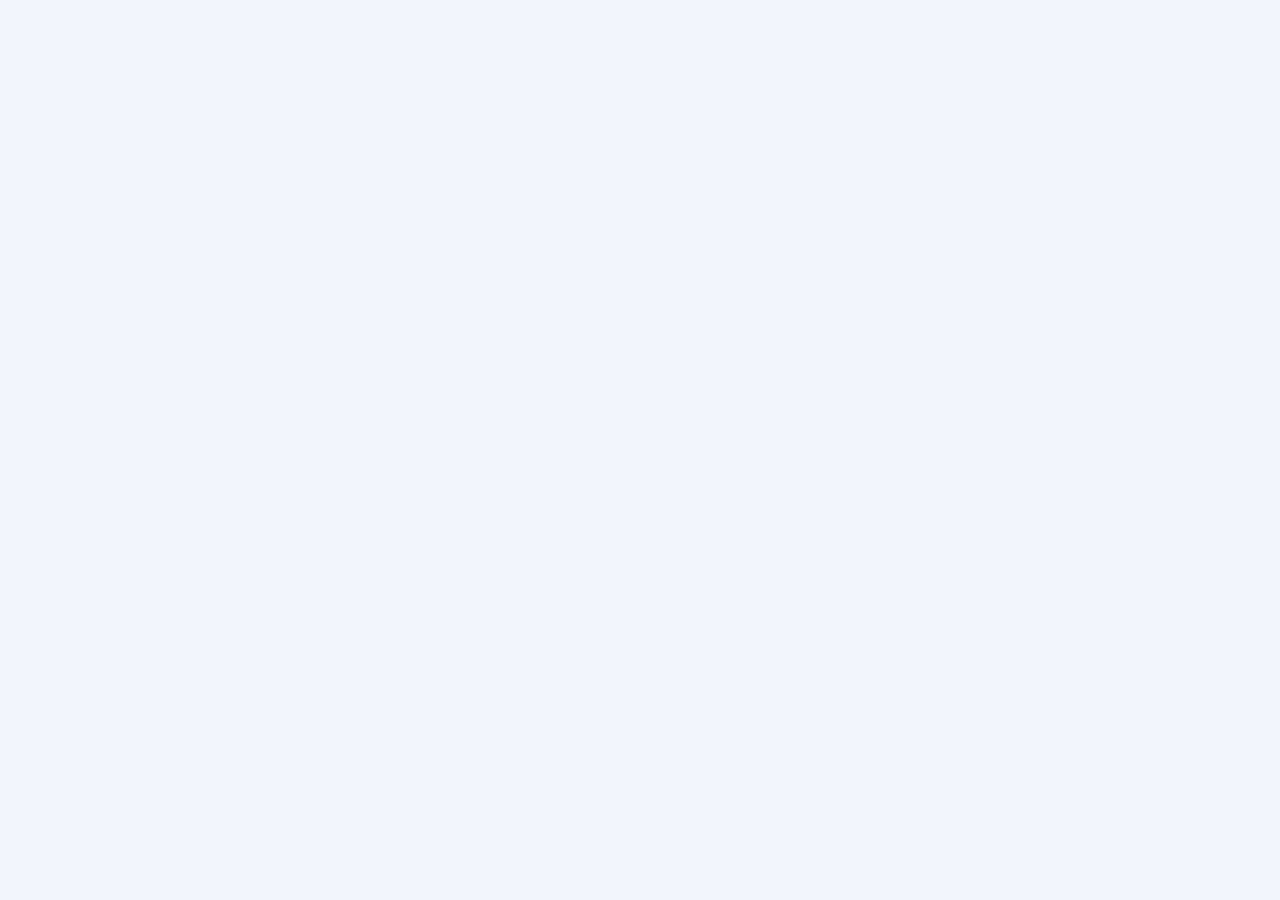
==== commit 4f566948: "Add files via upload" ====
--- a/index.html
+++ b/index.html
@@ -1,140 +1,65 @@
-<!doctype html>
-<html lang="es">
-<head>
-  <meta charset="utf-8">
-  <meta name="viewport" content="width=device-width, initial-scale=1">
-  <title>EduBank | Banco Escolar Cuántico</title>
-  <link rel="stylesheet" href="css/style.css">
-  <!-- Fuentes Google: Space Grotesk, Inter y JetBrains Mono para toques de código -->
-  <link href="https://fonts.googleapis.com/css2?family=JetBrains+Mono:wght@400;700&family=Inter:wght@400;500;600&family=Space+Grotesk:wght@500;700&display=swap" rel="stylesheet">
-</head>
-<body class="landingpage">
-
-  <!-- Elementos de fondo cibernético avanzado -->
-  <div class="cyber-grid"></div>
-  <div class="cyber-glow-1"></div>
-  <div class="cyber-glow-2"></div>
-
-  <!-- Header de Navegación Futurista -->
-  <header class="cyber-header">
-    <div class="brand">
-      <div class="logo-box"><span>EB</span></div>
-      <div>
-        <b>EDUBANK</b>
-        <small class="mono">SYSTEM_CORE // v3.0</small>
-      </div>
-    </div>
-    <div class="header-actions">
-      <span class="status-badge"><span class="pulse-dot"></span> RED ACTIVA</span>
-      <button class="btn-cyber-outline" onclick="location.href='login.html'">Iniciar Sesión ⚡</button>
-    </div>
-  </header>
-
-  <!-- Hero Section -->
-  <main class="hero">
-    <section class="hero-content">
-      <div class="tag">⚡ ECONOMÍA ESCOLAR NEURAL // 2026</div>
-      <h1>Domina tus finanzas.<br><span>Evoluciona tu futuro.</span></h1>
-      <p>Una plataforma inmersiva conectada a tu institución educativa para aprender el valor del ahorro, la gestión de créditos, recompensas y decisiones financieras con EduCoins.</p>
-      
-      <div class="buttons">
-        <button class="primary" onclick="location.href='login.html'">Acceder al Sistema <b>→</b></button>
-        <button class="secondary" onclick="document.getElementById('features').scrollIntoView({behavior:'smooth'})">Explorar Protocolos</button>
-      </div>
-
-      <div class="hero-metrics">
-        <div>
-          <strong class="mono">100%</strong>
-          <span>Seguro & Rápido</span>
-        </div>
-        <div class="divider"></div>
-        <div>
-          <strong class="mono">Supabase</strong>
-          <span>Base de Datos DB</span>
-        </div>
-        <div class="divider"></div>
-        <div>
-          <strong class="mono">Gamificado</strong>
-          <span>Sistema XP & Rango</span>
-        </div>
-      </div>
-    </section>
-
-    <!-- Interfaz simulada de Panel Holo (Mockup móvil futurista) -->
-    <div class="phone-container">
-      <div class="phone-holo-glow"></div>
-      <div class="phone">
-        <div class="screen">
-          <div class="minihead">
-            <b>ESTUDIANTE_NODE</b>
-            <span class="mono cyan">LVL 05</span>
-          </div>
-          <div class="balance">
-            <small>SALDO DISPONIBLE</small>
-            <strong>1,450</strong>
-            <label>EduCoins ⚡</label>
-          </div>
-          <div class="quick">
-            <div><span>＋</span><small>Premio</small></div>
-            <div><span>↗</span><small>Ahorro</small></div>
-            <div><span>🎁</span><small>Tienda</small></div>
-          </div>
-          <div class="recent">
-            <b>Últimos Registros</b>
-            <p><i>+</i> Participación IA <strong>+120</strong></p>
-            <p><i>+</i> Rango Asistencia <strong>+50</strong></p>
-            <p><i class="red">−</i> Licencia Kit <strong>-200</strong></p>
-          </div>
-        </div>
-      </div>
-    </div>
-  </main>
-
-  <!-- Módulos / Características -->
-  <section id="features" class="features-section">
-    <div class="section-title">
-      <div class="tag">ARQUITECTURA DEL SISTEMA</div>
-      <h2>Módulos de alto rendimiento para <span>estudiantes del mañana</span></h2>
-    </div>
-    
-    <div class="grid">
-      <article class="cyber-card">
-        <div class="card-icon">💰</div>
-        <h3>Billetera Virtual</h3>
-        <p>Controla tus ingresos, saldos y metas financieras en tiempo real con trazabilidad total.</p>
-      </article>
-      <article class="cyber-card">
-        <div class="card-icon">🏆</div>
-        <h3>Recompensas Académicas</h3>
-        <p>Obtén EduCoins y puntos de experiencia (XP) por méritos, disciplina y constancia escolar.</p>
-      </article>
-      <article class="cyber-card">
-        <div class="card-icon">💳</div>
-        <h3>Simulador de Créditos</h3>
-        <p>Aprende a gestionar préstamos escolares con cuotas claras y responsabilidad financiera.</p>
-      </article>
-      <article class="cyber-card">
-        <div class="card-icon">🎁</div>
-        <h3>Tienda Institucional</h3>
-        <p>Canjea tus monedas virtuales por privilegios exclusivos y recursos educativos oficiales.</p>
-      </article>
-      <article class="cyber-card">
-        <div class="card-icon">🧠</div>
-        <h3>Retos Cibernéticos</h3>
-        <p>Resuelve desafíos lógicos y financieros para desbloquear logros y bonificaciones.</p>
-      </article>
-      <article class="cyber-card">
-        <div class="card-icon">📊</div>
-        <h3>Analítica de Progreso</h3>
-        <p>Visualiza tu evolución y métricas de desempeño escolar mediante tableros avanzados.</p>
-      </article>
-    </div>
-  </section>
-
-  <!-- Footer -->
-  <footer class="cyber-footer">
-    <p><b>EDUBANK SYSTEM CORE</b> · Educación financiera gamificada de nueva generación.</p>
-  </footer>
-
-</body>
-</html>
+<!DOCTYPE html><html lang="es"><head><meta charset="utf-8"><meta name="viewport" content="width=device-width,initial-scale=1"><title>EduBank</title>
+<style>
+:root{--r:#d62839;--b:#17398c;--b2:#2f5fd0;--bg:#f2f5fb;--t:#1c2440;--mu:#6b7599}*{box-sizing:border-box}body{margin:0;font-family:system-ui,Segoe UI,Arial,sans-serif;background:var(--bg);color:var(--t)}
+.shell{display:flex;min-height:100vh}.side{width:230px;background:linear-gradient(180deg,var(--b),#0e2461);color:#fff;padding:16px;flex:none}.logo{font-size:1.5rem;font-weight:800}.logo b{color:#ff6b7a}.side small{opacity:.7}
+.side a{display:block;padding:10px 12px;margin:3px 0;border-radius:10px;color:#dfe7ff;cursor:pointer}.side a.on{background:#fff;color:var(--b);font-weight:700;box-shadow:inset 4px 0 var(--r)}
+.main{flex:1;padding:18px;min-width:0}.top{display:flex;justify-content:space-between;align-items:center;margin-bottom:14px;gap:8px}.mu{color:var(--mu);font-size:.85rem}
+.grid{display:grid;grid-template-columns:repeat(auto-fit,minmax(180px,1fr));gap:12px;margin-bottom:14px}.card{background:#fff;border-radius:16px;padding:16px;box-shadow:0 4px 18px #1737a014}
+.v{font-size:1.6rem;font-weight:800;color:var(--b)}.hero{background:linear-gradient(135deg,var(--b),var(--b2) 60%,var(--r));color:#fff}.hero .v{color:#fff;font-size:2.2rem}
+.btn{background:var(--b);color:#fff;border:0;padding:10px 16px;border-radius:10px;cursor:pointer;font:inherit;font-weight:600}.btn.red{background:var(--r)}.btn.ghost{background:#e8eefc;color:var(--b)}.btn.sm{padding:5px 10px;font-size:.8rem}.btn.big{font-size:1.15rem;padding:15px 24px}
+.btns{display:flex;flex-wrap:wrap;gap:8px;margin:10px 0}table{width:100%;border-collapse:collapse;font-size:.9rem}th,td{text-align:left;padding:8px;border-bottom:1px solid #e8ecf6}th{color:var(--mu);font-size:.75rem;text-transform:uppercase}.sc{overflow-x:auto}
+.pos{color:#12915a;font-weight:700}.neg{color:var(--r);font-weight:700}.tag{padding:2px 9px;border-radius:99px;font-size:.75rem;background:#e8eefc;color:var(--b)}
+label{display:block;margin:10px 0 4px;font-weight:600;font-size:.88rem}.ck{font-weight:400;margin:4px 0}input:not([type=checkbox]),select{width:100%;padding:10px;border:1px solid #cfd7ee;border-radius:10px;font:inherit}
+#m{position:fixed;inset:0;background:#0a1230aa;display:none;align-items:center;justify-content:center;z-index:9;padding:12px}#m.on{display:flex}#m .card{width:100%;max-width:460px;max-height:92vh;overflow:auto}
+#t{position:fixed;bottom:16px;left:50%;transform:translateX(-50%);z-index:10}#t div{background:var(--b);color:#fff;padding:10px 18px;border-radius:10px;margin-top:6px}#t .er{background:var(--r)}
+.login{min-height:100vh;display:flex;align-items:center;justify-content:center;background:linear-gradient(135deg,var(--b),#0e2461 55%,var(--r));padding:14px}.login .card{max-width:400px;width:100%}
+@media(max-width:800px){.shell{flex-direction:column}.side{width:100%;display:flex;gap:4px;overflow-x:auto;align-items:center}.side a{white-space:nowrap}.side .logo{margin-right:8px}.side small{display:none}}
+</style></head><body><div id="app"></div><div id="m"></div><div id="t"></div>
+<script src="https://cdn.jsdelivr.net/npm/@supabase/supabase-js@2.45.4/dist/umd/supabase.js"></script><script src="config.js"></script>
+<script>
+const sb=supabase.createClient(EDUBANK.url,EDUBANK.key);let P=null,view='';
+const $=i=>document.getElementById(i),f=n=>'E$ '+Number(n||0).toFixed(2),val=i=>$(i).value.trim();
+const e=s=>String(s??'').replace(/[&<>"]/g,c=>({'&':'&amp;','<':'&lt;','>':'&gt;','"':'&quot;'}[c]));
+const fd=d=>new Date(d).toLocaleString('es-PE',{dateStyle:'short',timeStyle:'short'}),nm=p=>e(((p&&p.nombres)||'')+' '+((p&&p.apellidos)||''));
+const q=async p=>{const {data,error}=await p;if(error)throw error;return data},rpc=(n,a)=>q(sb.rpc(n,a));
+function toast(m,er){const d=document.createElement('div');d.textContent=m;if(er)d.className='er';$('t').appendChild(d);setTimeout(()=>d.remove(),3500)}
+async function run(fn,ok){try{await fn();ok&&toast(ok)}catch(x){toast(x.message||String(x),1);console.error(x)}render()}
+const modal=h=>{$('m').innerHTML='<div class="card"><div class="btns"><button class="btn ghost sm" onclick="cm()">✕ Cerrar</button></div>'+h+'</div>';$('m').className='on'},cm=()=>$('m').className='';
+const tb=(h,r)=>`<div class="sc"><table><tr>${h.map(x=>`<th>${x}</th>`).join('')}</tr>${r.map(x=>`<tr>${x.map(c=>`<td>${c}</td>`).join('')}</tr>`).join('')||`<tr><td colspan=${h.length} class="mu">Sin datos</td></tr>`}</table></div>`;
+const kpi=(t,v,s)=>`<div class="card"><div class="mu">${t}</div><div class="v">${v}</div><div class="mu">${s||''}</div></div>`;
+const NAV={superadmin:[['col','🏫','Colegios'],['usr','👤','Crear usuario']],admin:[['tre','🏦','Tesorería'],['est','🎓','Estudiantes'],['mov','📒','Movimientos'],['mkt','🛍️','EduMarket']],docente:[['tre','🏦','Tesorería'],['est','🎓','Estudiantes'],['mov','📒','Movimientos'],['mkt','🛍️','EduMarket']],estudiante:[['ini','🏠','Inicio'],['mov','📒','Movimientos'],['mkt','🛍️','Recompensas']]};
+const staff=()=>['admin','docente'].includes(P.rol);
+async function students(){const [a,b]=await Promise.all([q(sb.from('perfiles').select('id,nombres,apellidos,ahorro,puntos').eq('rol','estudiante').order('nombres')),q(sb.from('saldos').select('estudiante_id,saldo'))]);const m={};b.forEach(x=>m[x.estudiante_id]=+x.saldo);return a.map(x=>({...x,saldo:m[x.id]||0}))}
+const tres=async()=>+(await q(sb.from('tesoreria').select('saldo').eq('colegio_id',P.colegio_id).single())).saldo;
+const txRows=(a,n)=>a.map(t=>[fd(t.creado),...(n?[nm(t.est)]:[]),`<span class="tag">${e(t.tipo)}</span>`,`<span class="${t.monto>=0?'pos':'neg'}">${t.monto>=0?'+':'−'}${f(Math.abs(t.monto))}</span>`,f(t.saldo_anterior),f(t.saldo_posterior),e(t.motivo)]);
+const TH=n=>['Fecha',...(n?['Estudiante']:[]),'Tipo','Monto','Saldo ant.','Saldo post.','Motivo'];
+const movs=n=>q(sb.from('movimientos').select('*,est:perfiles!estudiante_id(nombres,apellidos)').order('creado',{ascending:false}).limit(100));
+const V={
+async col(){const c=await q(sb.from('colegios').select('*,tesoreria(saldo)').order('creado'));return`<h2>🏫 Colegios</h2><button class="btn red" onclick="newCol()">+ Crear colegio</button><div class="card" style="margin-top:12px">${tb(['Colegio','Plan','Tesorería','ID','Acción'],c.map(x=>[e(x.nombre),e(x.plan),f([].concat(x.tesoreria)[0]?.saldo),`<span class="mu">${x.id}</span>`,`<button class="btn sm" onclick="fondos('${x.id}')">Ajustar fondos</button>`]))}</div>`},
+async usr(){const c=await q(sb.from('colegios').select('id,nombre'));return`<h2>👤 Vincular usuario a un colegio</h2><div class="card"><p class="mu">Primero crea el usuario en Supabase → Authentication → Users (marca "Auto Confirm User"), copia su UUID y pégalo aquí.</p><label>UUID del usuario</label><input id="u1"><label>Colegio</label><select id="u2">${c.map(x=>`<option value="${x.id}">${e(x.nombre)}</option>`)}</select><label>Rol</label><select id="u3"><option>admin</option><option>docente</option><option>estudiante</option></select><label>Nombres</label><input id="u4"><label>Apellidos</label><input id="u5"><div class="btns"><button class="btn" onclick="newUsr()">Vincular</button></div></div>`},
+async tre(){const [t,s]=await Promise.all([tres(),students()]),d=s.reduce((a,x)=>a+x.saldo,0),c=Math.round(d/((t+d)||1)*100);return`<h2>🏦 Tesorería EduBank</h2><div class="grid">${kpi('En Tesorería',f(t))}${kpi('Estudiantes',s.length)}${kpi('EduSoles distribuidos',f(d))}${kpi('Circulación',c+'%',c>70?'⚠️ Alta':'Saludable')}</div><div class="card"><div class="btns"><button class="btn red big" onclick="give()">+ ENTREGAR EDUSOLES</button></div><p class="mu">Los EduSoles solo salen de la Tesorería. Todo queda registrado.</p></div>`},
+async est(){const s=await students();return`<h2>🎓 Estudiantes</h2><div class="card">${tb(['Nombre','Saldo','Ahorro','Puntos','Acciones'],s.map(x=>[nm(x),f(x.saldo),f(x.ahorro),x.puntos,`<button class="btn sm" onclick="give('${x.id}')">Entregar</button> <button class="btn sm red" onclick="wd('${x.id}')">Retirar</button>`]))}</div>`},
+async mov(){const m=await movs();return`<h2>📒 Movimientos</h2><div class="card">${tb(TH(staff()),txRows(m,staff()))}</div>`},
+async ini(){const [s]=await q(sb.from('saldos').select('saldo').eq('estudiante_id',P.id)),m=await movs(),sd=+(s?.saldo||0),g=m.filter(x=>x.monto>0).reduce((a,x)=>a+ +x.monto,0),ga=m.filter(x=>x.monto<0).reduce((a,x)=>a-x.monto,0);return`<div class="card hero"><div>Mi saldo</div><div class="v">${f(sd)}</div><div>${e(P.nombres)} · ${P.puntos} puntos</div></div><div class="grid" style="margin-top:12px">${kpi('Disponible',f(sd-P.ahorro))}${kpi('Ahorrado',f(P.ahorro))}${kpi('Dinero ganado',f(g))}${kpi('Dinero gastado',f(ga))}</div><div class="card"><h3>Mis movimientos</h3>${tb(TH(0),txRows(m.slice(0,6)))}</div>`},
+async mkt(){const r=await q(sb.from('recompensas').select('*').order('costo')),c=await q(sb.from('canjes').select('*,est:perfiles(nombres,apellidos)').order('creado',{ascending:false}).limit(50));
+ return`<h2>🛍️ EduMarket</h2>${staff()?'<button class="btn" onclick="newRew()">+ Nueva recompensa</button>':''}<div class="grid" style="margin-top:12px">${r.filter(x=>staff()||x.activa).map(x=>`<div class="card"><div style="font-size:2rem">${e(x.icono)}</div><b>${e(x.nombre)}</b><div class="pos">${f(x.costo)}</div>${staff()?`<button class="btn sm ghost" onclick="togRew('${x.id}',${!x.activa})">${x.activa?'Activa — desactivar':'Inactiva — activar'}</button>`:`<button class="btn sm red" onclick="buy('${x.id}','${e(x.nombre)}',${x.costo})">Comprar</button>`}</div>`).join('')}</div><div class="card"><h3>${staff()?'Solicitudes':'Mis compras'}</h3>${tb(['Fecha',...(staff()?['Estudiante']:[]),'Recompensa','Estado'],c.map(x=>[fd(x.creado),...(staff()?[nm(x.est)]:[]),e(x.nombre),x.estado=='entregado'?'<span class="tag">Entregada</span>':staff()?`<button class="btn sm" onclick="entr('${x.id}')">Entregar</button>`:'Esperando al docente']))}</div>`}};
+async function render(){
+ const {data:{session}}=await sb.auth.getSession();
+ if(!session){P=null;$('app').innerHTML=`<div class="login"><div class="card"><div class="logo" style="color:var(--b)">Edu<b>Bank</b></div><p class="mu">Banco escolar virtual · Los EduSoles NO son dinero real</p><label>Correo</label><input id="le" type="email"><label>Contraseña</label><input id="lp" type="password" onkeydown="if(event.key=='Enter')login()"><div class="btns"><button class="btn red" style="width:100%" onclick="login()">Ingresar</button></div></div></div>`;return}
+ if(!P){const d=await sb.from('perfiles').select('*,colegios(nombre)').eq('id',session.user.id).maybeSingle();P=d.data;if(!P){$('app').innerHTML=`<div class="login"><div class="card"><h3>Tu usuario aún no tiene perfil</h3><p>Pide al administrador que te vincule a un colegio.</p><button class="btn" onclick="out()">Salir</button></div></div>`;return}}
+ const nv=NAV[P.rol];if(!nv.find(n=>n[0]==view))view=nv[0][0];let h;try{h=await V[view]()}catch(x){h=`<div class="card">Error: ${e(x.message)}</div>`;console.error(x)}
+ $('app').innerHTML=`<div class="shell"><nav class="side"><div class="logo">Edu<b>Bank</b></div><small>${e(P.colegios?.nombre||'Superadmin')}</small>${nv.map(n=>`<a class="${view==n[0]?'on':''}" onclick="view='${n[0]}';render()">${n[1]} ${n[2]}</a>`).join('')}</nav><div class="main"><div class="top"><div><b>${nm(P)}</b> <span class="tag">${P.rol}</span></div><button class="btn ghost sm" onclick="out()">Salir</button></div>${h}</div></div>`}
+async function login(){const {error}=await sb.auth.signInWithPassword({email:val('le'),password:$('lp').value});if(error)return toast('Correo o contraseña incorrectos',1);P=null;view='';render()}
+async function out(){await sb.auth.signOut();P=null;view='';render()}
+const newCol=()=>{const n=prompt('Nombre del colegio');if(!n)return;const fo=parseFloat(prompt('Fondo inicial de la Tesorería (E$)','10000'));run(()=>rpc('crear_colegio',{p_nombre:n,p_plan:'pro',p_fondo:fo||0}),'Colegio creado')};
+const fondos=id=>{const m=parseFloat(prompt('Monto a sumar (negativo para restar)'));if(!m)return;const mo=prompt('Motivo');run(()=>rpc('ajustar_fondos',{p_colegio:id,p_monto:m,p_motivo:mo}),'Fondos ajustados')};
+const newUsr=()=>run(()=>rpc('crear_perfil',{p_id:val('u1'),p_colegio:val('u2'),p_rol:val('u3'),p_nombres:val('u4'),p_apellidos:val('u5')}),'Usuario vinculado');
+async function give(id){const s=await students();modal(`<h3>Entregar EduSoles</h3><button class="btn ghost sm" onclick="document.querySelectorAll('#gs input').forEach(x=>x.checked=true)">Seleccionar toda el aula</button><div id="gs">${s.map(x=>`<label class="ck"><input type="checkbox" value="${x.id}" ${x.id==id?'checked':''}> ${nm(x)}</label>`).join('')}</div><label>Cantidad por estudiante (E$)</label><input id="gq" type="number" min="1" step="0.5"><label>Tipo</label><select id="gt">${['Premio','Bono','Participación','Asistencia','Tarea','Logro','Conducta','Incentivo','Otro'].map(x=>`<option>${x}</option>`)}</select><label>Motivo</label><input id="gr"><div class="btns"><button class="btn red" onclick="gdo()">Entregar</button></div>`)}
+function gdo(){run(async()=>{const ids=[...document.querySelectorAll('#gs input:checked')].map(x=>x.value),a=parseFloat($('gq').value);if(!ids.length)throw{message:'Selecciona estudiantes'};if(!(a>0))throw{message:'Cantidad inválida'};if(!val('gr'))throw{message:'Escribe el motivo'};const t=await tres();if(a*ids.length>t)throw{message:'Total supera la Tesorería ('+f(t)+')'};if(!confirm('¿Entregar '+f(a)+' a '+ids.length+' estudiante(s)?'))throw{message:'Cancelado'};for(const i of ids)await rpc('entregar_edusoles',{p_est:i,p_tipo:$('gt').value,p_monto:a,p_motivo:val('gr'),p_clave:crypto.randomUUID()});cm()},'EduSoles entregados')}
+const wd=id=>{const a=parseFloat(prompt('Cantidad a retirar (E$)'));if(!a)return;const t=confirm('Aceptar = Reposición (máx. 25% del saldo). Cancelar = Retiro.')?'Reposición':'Retiro',m=prompt('Motivo (obligatorio)');run(()=>rpc('entregar_edusoles',{p_est:id,p_tipo:t,p_monto:a,p_motivo:m,p_clave:crypto.randomUUID()}),'Retiro registrado')};
+const buy=(id,n,c)=>{if(confirm('¿Comprar "'+n+'" por '+f(c)+'?'))run(()=>rpc('comprar_recompensa',{p_recompensa:id,p_clave:crypto.randomUUID()}),'¡Compra realizada!')};
+const entr=id=>run(()=>q(sb.from('canjes').update({estado:'entregado'}).eq('id',id)),'Recompensa entregada');
+const togRew=(id,v)=>run(()=>q(sb.from('recompensas').update({activa:v}).eq('id',id)));
+const newRew=()=>{const n=prompt('Nombre de la recompensa'),c=parseFloat(prompt('Costo (E$)')),i=prompt('Icono (emoji)','🎁');if(n&&c>0)run(()=>q(sb.from('recompensas').insert({colegio_id:P.colegio_id,nombre:n,costo:c,icono:i||'🎁'})),'Recompensa creada')};
+sb.auth.onAuthStateChange(()=>{});render();
+</script></body></html>
